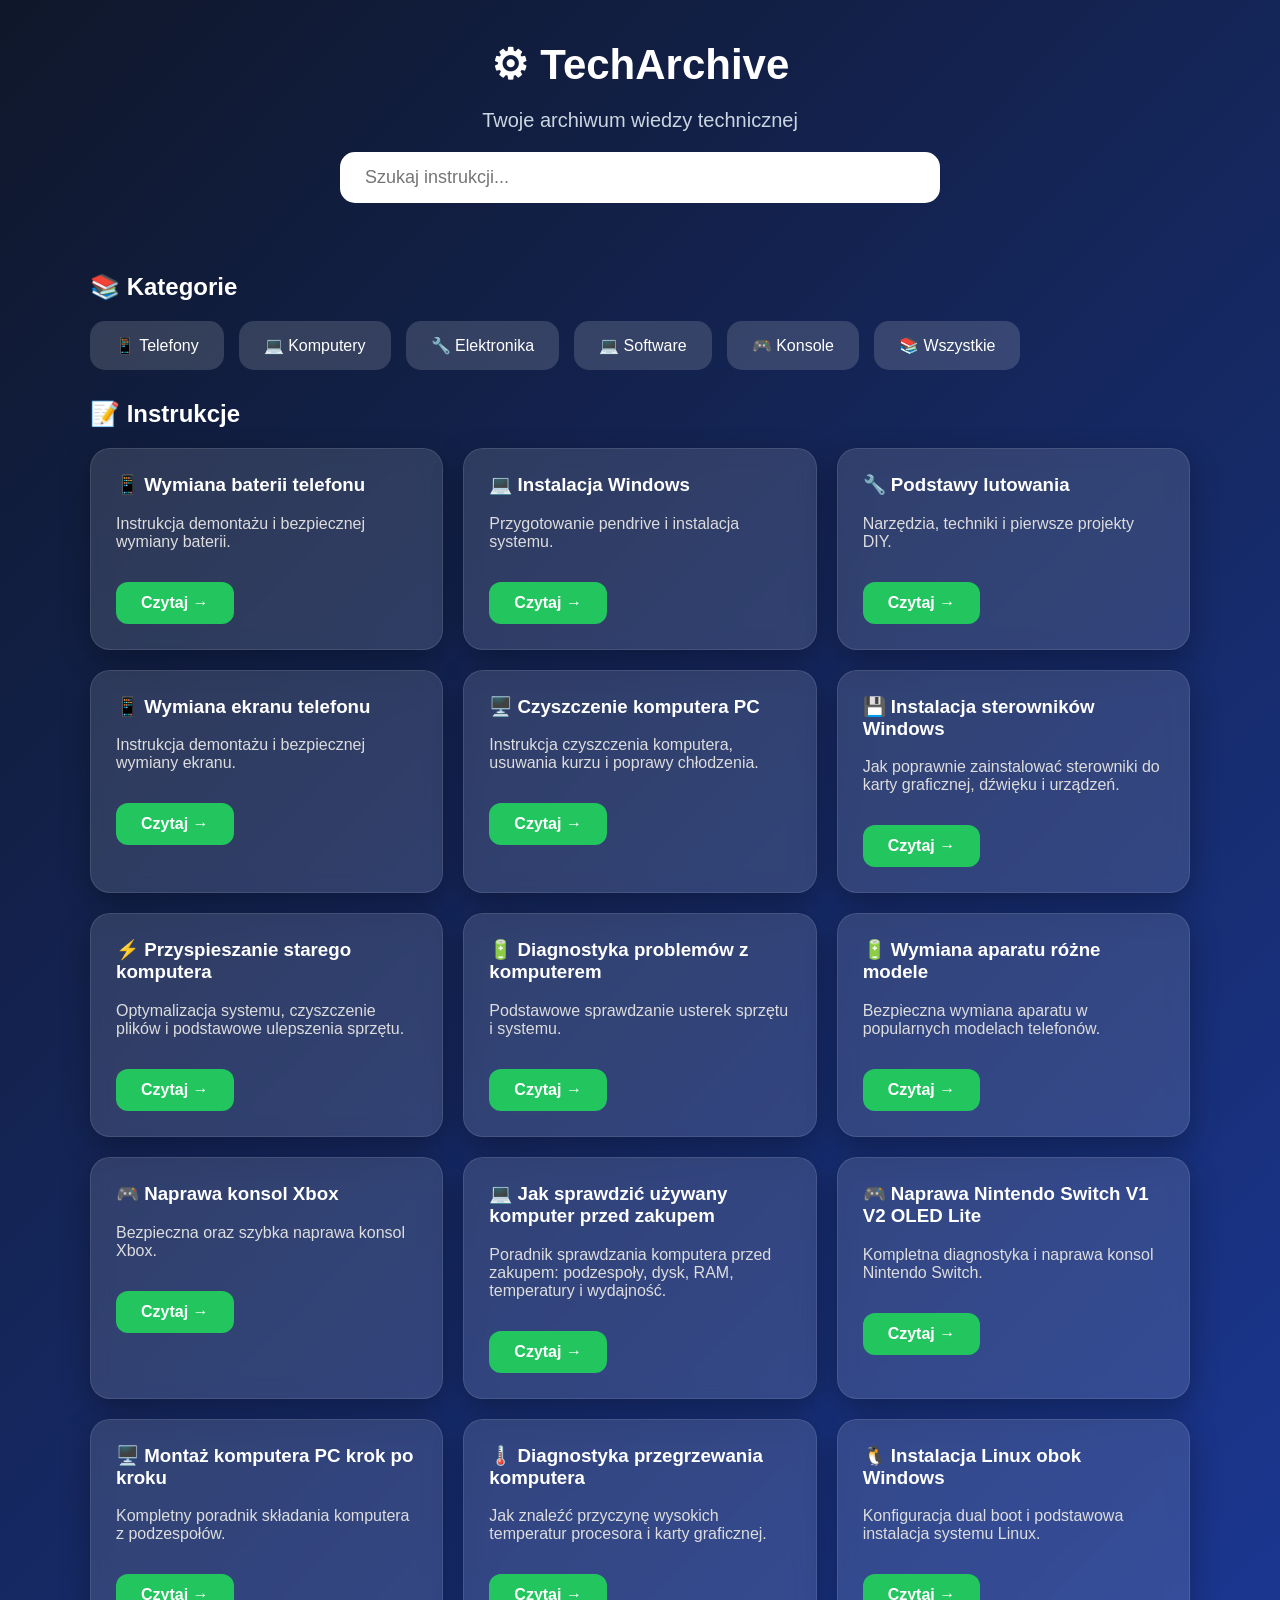
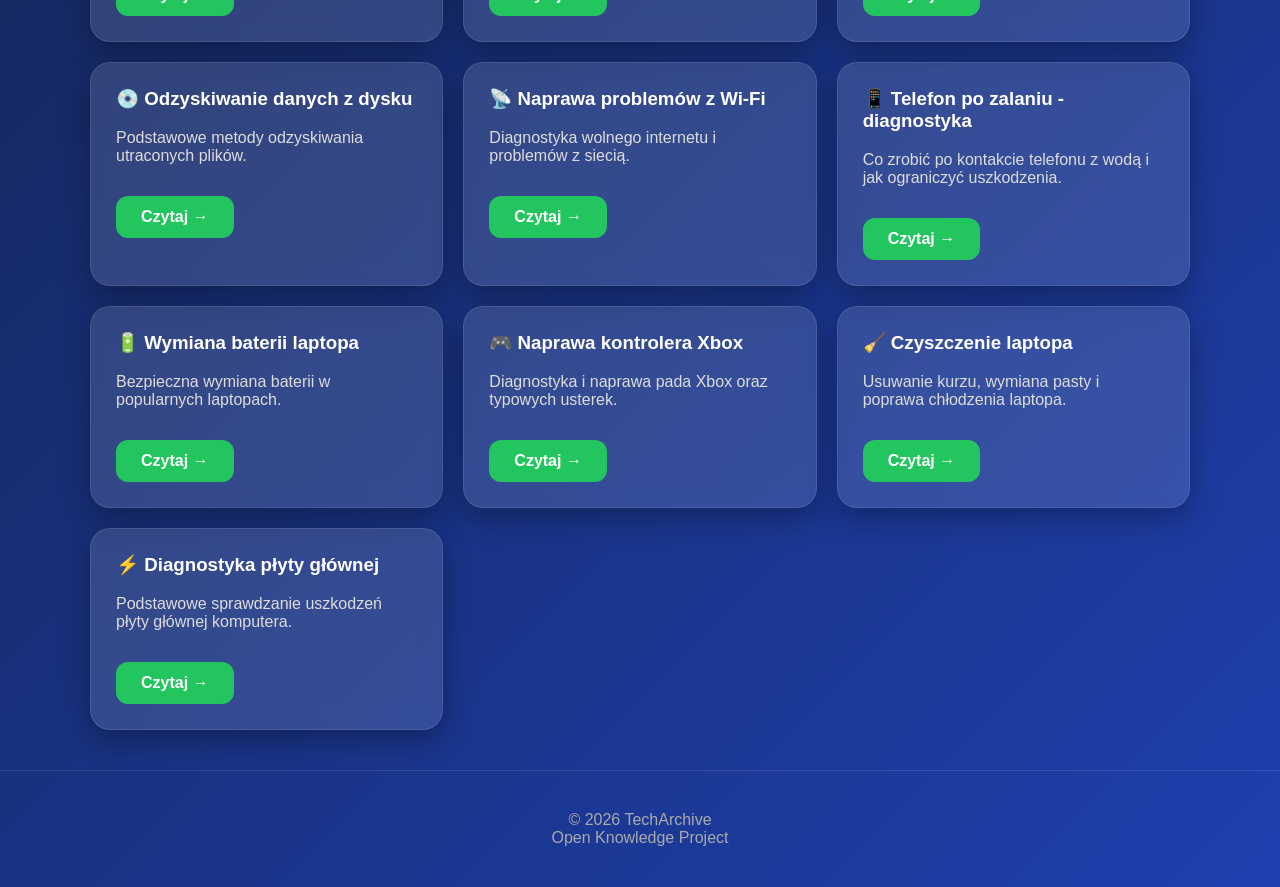
==== index.html @ 6a89c6ba "Modify category buttons and HTML structure Updated the button for showing all categories and ensured" ====
<!DOCTYPE html>
<html lang="pl">
<head>

<meta charset="UTF-8">
<meta name="viewport" content="width=device-width, initial-scale=1.0">
<meta name="description" content="TechArchive - darmowa baza instrukcji, poradników i wiedzy technicznej.">
<title>TechArchive | Baza wiedzy technicznej</title>

<meta name="description" content="TechArchive - darmowa baza instrukcji, poradników i wiedzy technicznej.">

<link rel="stylesheet" href="style.css">

</head>

<body>

<header>

<div class="logo">
⚙ TechArchive
</div>

<p>
Twoje archiwum wiedzy technicznej
</p>

<input 
id="search"
type="text"
placeholder=" Szukaj instrukcji..."
>

</header>


<main>


<h2>📚 Kategorie</h2>




<div class="categories">

<button onclick="filterCategory('telefony')">
📱 Telefony
</button>

<button onclick="filterCategory('komputery')">
💻 Komputery
</button>

<button onclick="filterCategory('elektronika')">
🔧 Elektronika
</button>

<button onclick="filterCategory('software')">
💻 Software
</button>

<button onclick="filterCategory('konsole')">
🎮 Konsole
</button>

<button onclick="showAll()">
📚 Wszystkie
</button>

</div>




<h2>📝 Instrukcje</h2>

<section id="manuals"></section>

</section>


</main>



<footer>

© 2026 TechArchive  
<br>
Open Knowledge Project

</footer>



<script src="script.js"></script>

</body>
</html>
---- style.css ----
/* ==========================
   TECHARCHIVE STYLE
   ========================== */


* {

    box-sizing:border-box;

}



body {

    margin:0;

    font-family:
    "Segoe UI",
    Arial,
    sans-serif;

    background:
    linear-gradient(135deg,#0f172a,#1e40af);

    color:white;

    min-height:100vh;

}



/* ==========================
   HEADER
========================== */


header {

    text-align:center;

    padding:40px 20px;

}



.logo {

    font-size:42px;

    font-weight:bold;

}



header p {

    color:#cbd5e1;

    font-size:20px;

}



#search {

    width:80%;

    max-width:600px;

    padding:15px 20px;

    border-radius:15px;

    border:none;

    font-size:18px;

}



#search:focus {

    outline:none;

    box-shadow:

    0 0 0 4px rgba(96,165,250,0.4);

}



/* ==========================
   MAIN
========================== */


main {

    width:90%;

    max-width:1100px;

    margin:auto;

}



h1,h2 {

    margin-top:30px;

}



/* ==========================
   KATEGORIE
========================== */


.categories {

    display:flex;

    gap:15px;

    flex-wrap:wrap;

}



.categories button {

    background:
    rgba(255,255,255,0.15);

    color:white;

    border:none;

    padding:15px 25px;

    border-radius:15px;

    cursor:pointer;

    font-size:16px;

}



.categories button:hover {

    background:
    rgba(255,255,255,0.3);

}



/* ==========================
   KARTY INSTRUKCJI
========================== */


#manuals {

    display:grid;

    grid-template-columns:
    repeat(auto-fit,minmax(280px,1fr));

    gap:20px;

}



.card {

    background:
    rgba(255,255,255,0.12);

    backdrop-filter:blur(10px);

    padding:25px;

    border-radius:20px;

    box-shadow:
    0 10px 30px rgba(0,0,0,0.3);

    transition:0.3s;

    border:
    1px solid rgba(255,255,255,0.1);

}



.card:hover {

    transform:translateY(-8px);

    background:
    rgba(255,255,255,0.18);

}



.card h3 {

    margin-top:0;

}



.card p {

    color:#ddd;

}



.card a {

    display:inline-block;

    margin-top:15px;

    background:#22c55e;

    color:white;

    text-decoration:none;

    padding:12px 25px;

    border-radius:12px;

    font-weight:bold;

}



.card a:hover {

    background:#16a34a;

}



/* ==========================
   MANUAL CONTENT
========================== */


#content {

    background:
    rgba(0,0,0,0.25);

    padding:30px;

    border-radius:20px;

    margin-top:30px;

    line-height:1.7;

    font-size:18px;

}



#content h1 {

    font-size:38px;

    color:#93c5fd;

}



#content h2 {

    color:#60a5fa;

    margin-top:35px;

}



#content ul,
#content ol {

    padding-left:35px;

}



#content li {

    margin:8px;

}



#content strong {

    color:#22c55e;

}



/* ==========================
   MARKDOWN ELEMENTS
========================== */


#content img,
.manual-image {

    width:100%;

    max-width:800px;

    border-radius:20px;

    margin:20px 0;

}



#content code {

    background:#020617;

    padding:5px 10px;

    border-radius:8px;

}



pre {

    background:#020617;

    padding:20px;

    border-radius:15px;

    overflow:auto;

}



blockquote {

    background:
    rgba(255,255,255,0.08);

    border-left:
    5px solid #22c55e;

    padding:15px 20px;

    border-radius:10px;

}



/* ==========================
   POZIOM TRUDNOŚCI
========================== */


.level {

    display:inline-block;

    padding:6px 15px;

    border-radius:20px;

    font-size:14px;

    margin-top:10px;

}



.easy {

    background:#22c55e;

}



.medium {

    background:#eab308;

    color:black;

}



.hard {

    background:#ef4444;

}



/* ==========================
   NARZĘDZIA
========================== */


.tools {

    background:
    rgba(255,255,255,0.08);

    padding:20px;

    border-radius:15px;

}



.tools li {

    margin:10px;

}



/* ==========================
   TABELKI
========================== */


table {

    width:100%;

    border-collapse:collapse;

    margin:20px 0;

}



td,th {

    padding:12px;

    border-bottom:
    1px solid rgba(255,255,255,0.2);

}



/* ==========================
   OSTRZEŻENIA
========================== */


.warning {

    background:#7f1d1d;

    padding:20px;

    border-radius:15px;

    border-left:
    6px solid #ef4444;

}



.info {

    background:#1e3a8a;

    padding:20px;

    border-radius:15px;

    border-left:
    6px solid #60a5fa;

}



/* ==========================
   IKONY
========================== */


.category-icon {

    font-size:35px;

    display:block;

    margin-bottom:10px;

}



/* ==========================
   POWRÓT
========================== */


.back {

    display:inline-block;

    margin-top:20px;

    background:#2563eb;

    padding:12px 25px;

    border-radius:12px;

    text-decoration:none;

}



.back:hover {

    background:#1d4ed8;

}



/* ==========================
   STOPKA
========================== */


footer {

    text-align:center;

    color:#aaa;

    padding:40px;

    margin-top:40px;

    border-top:

    1px solid rgba(255,255,255,0.1);

}



/* ==========================
   MOBILE
========================== */


@media(max-width:600px){


.logo {

    font-size:32px;

}


#content {

    padding:20px;

}


.categories {

    flex-direction:column;

}


}
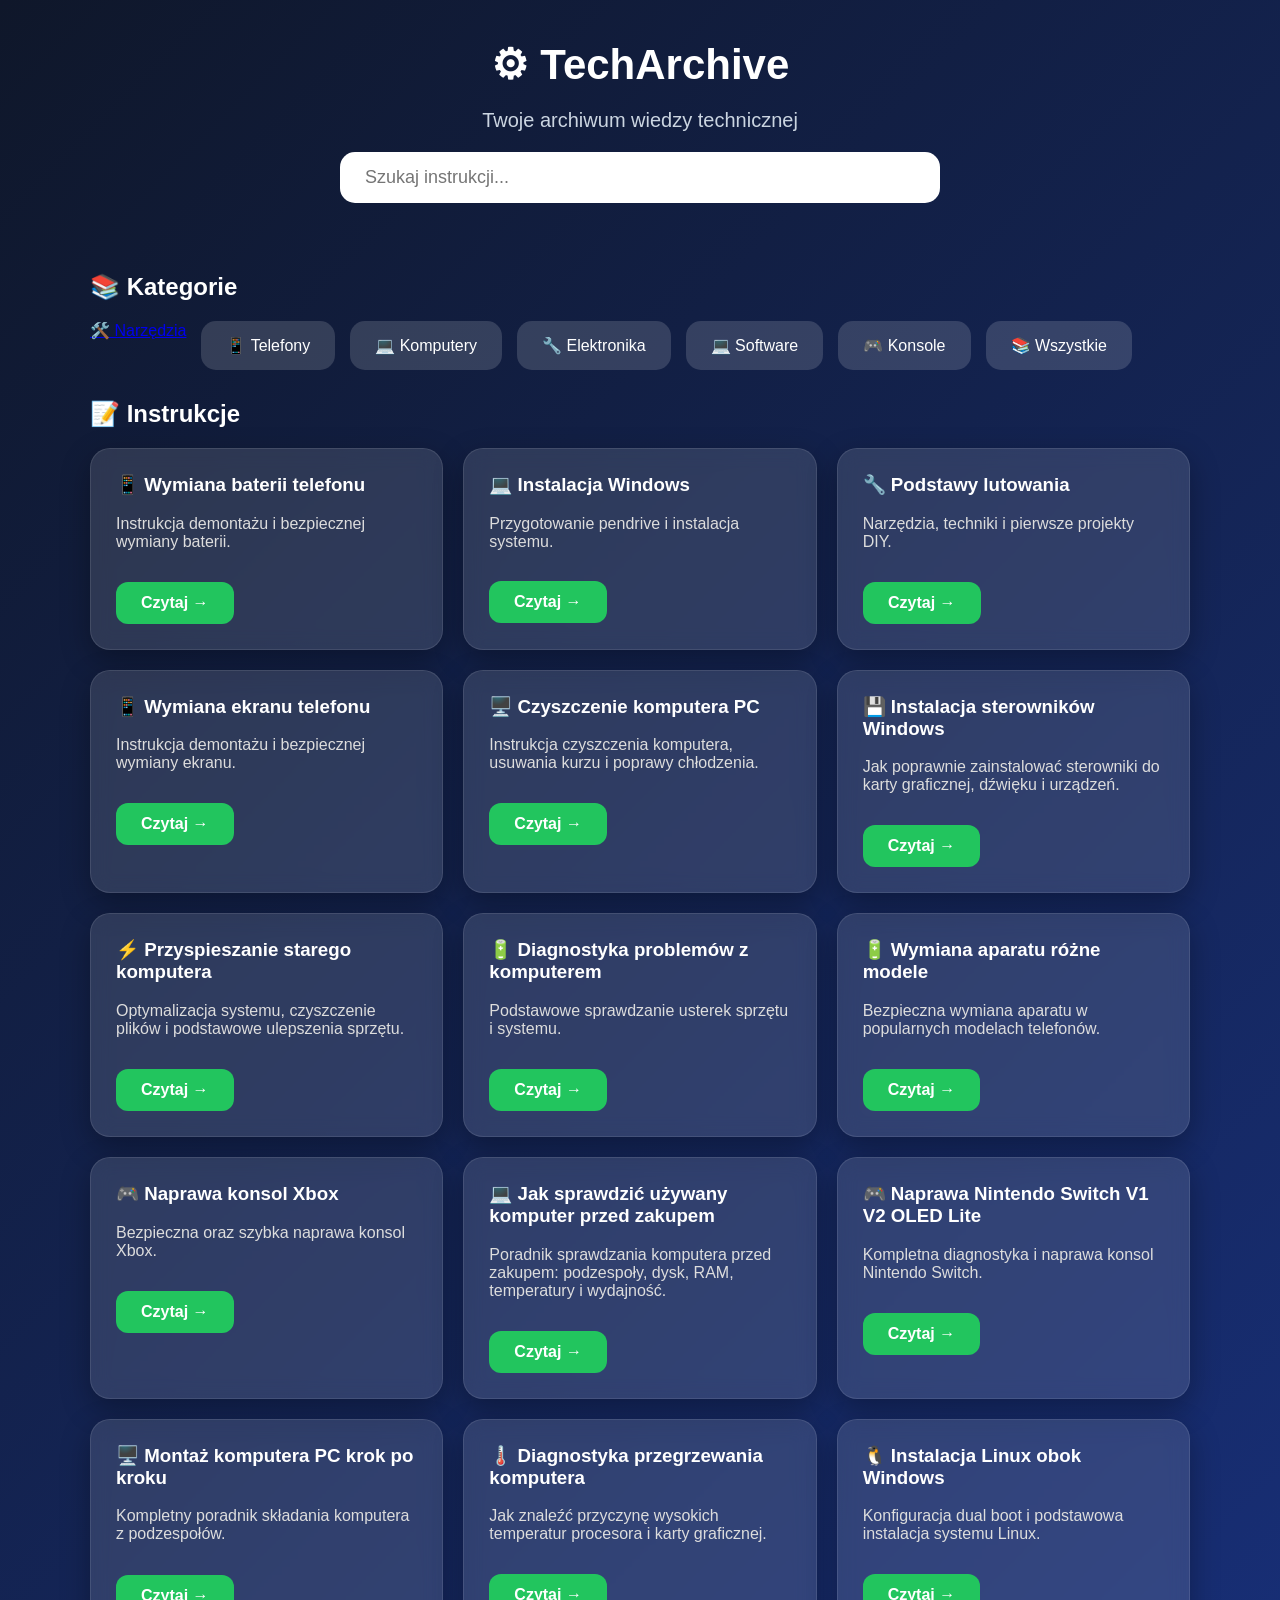
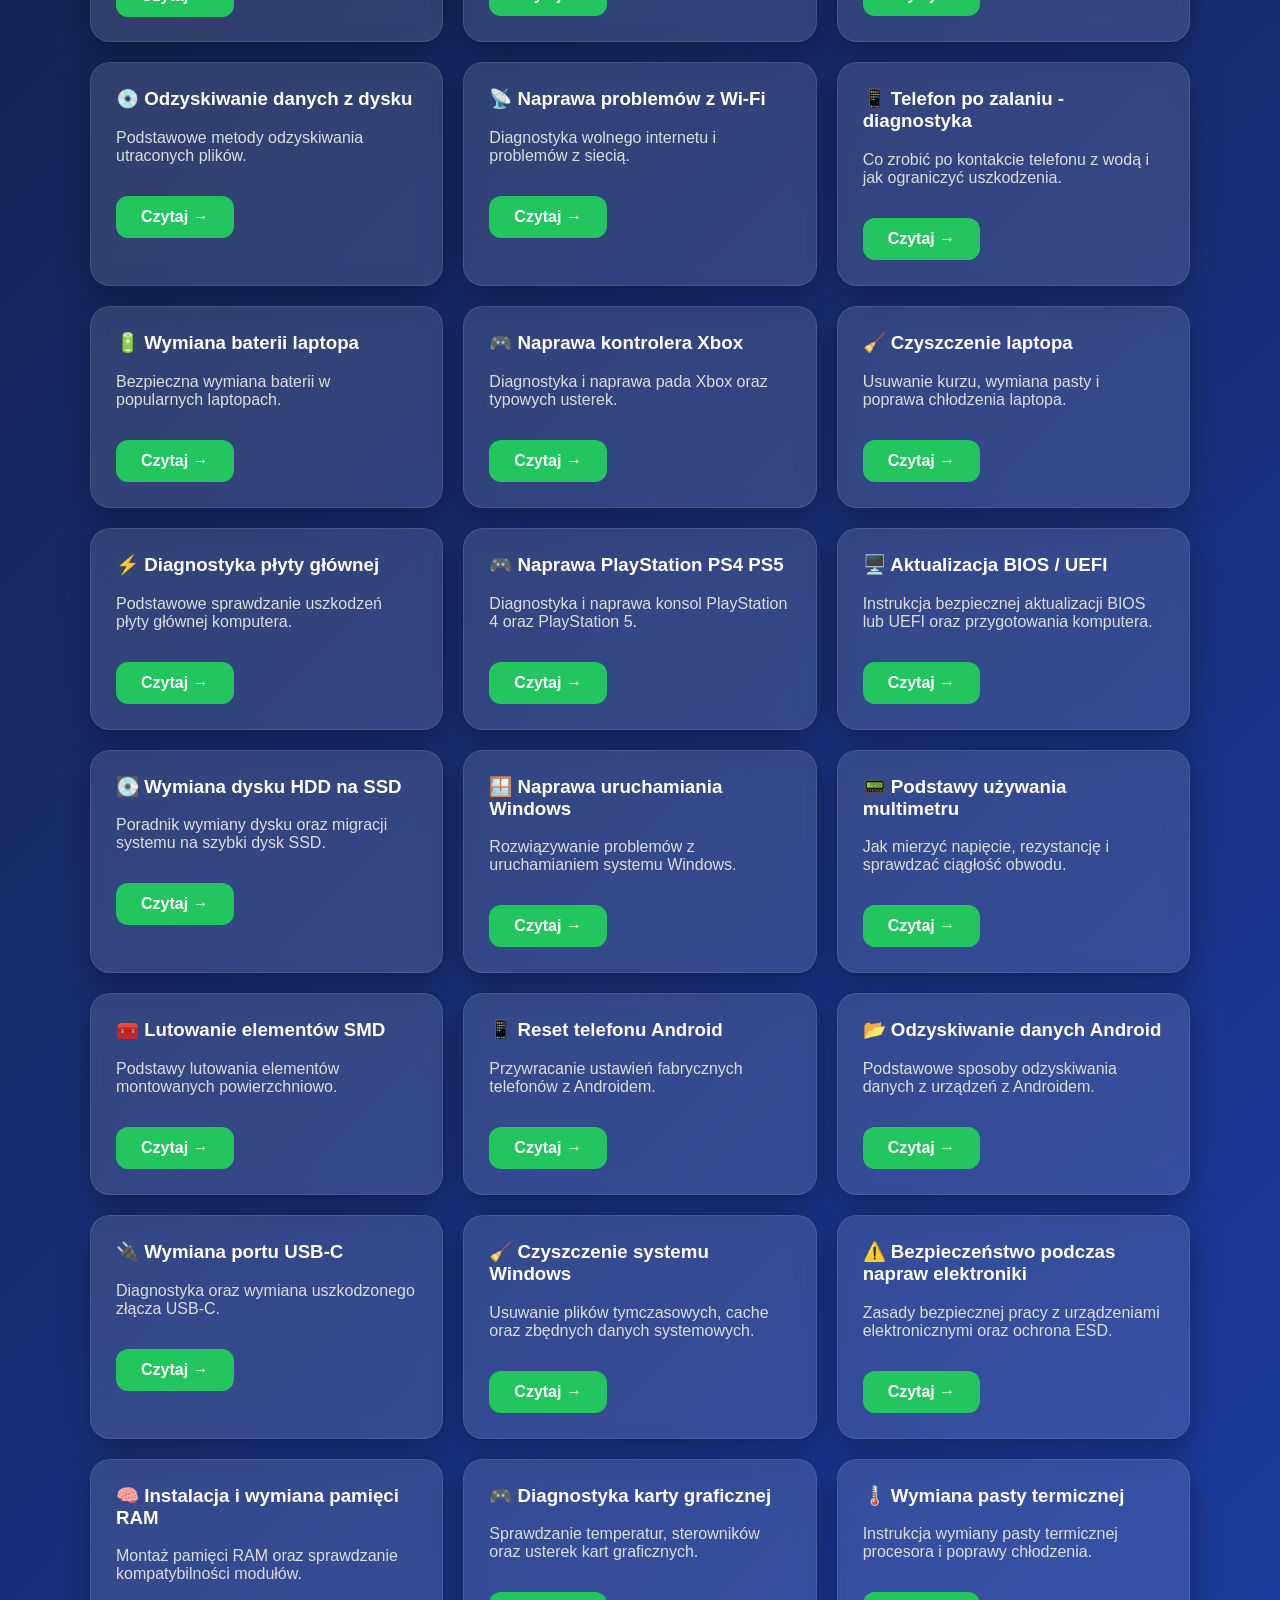
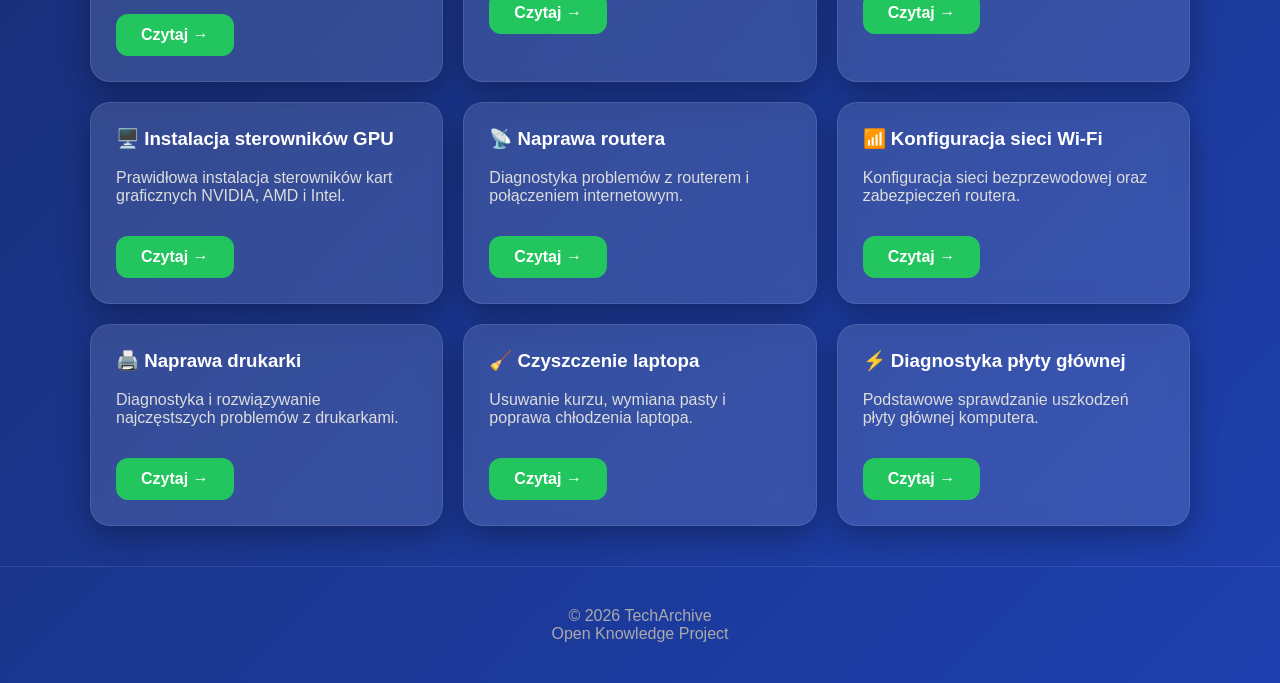
==== commit 0ae9a322: "Enhance index.html with tools link and structure Added a link to tools category and improved HTML st" ====
--- a/index.html
+++ b/index.html
@@ -44,6 +44,10 @@
 
 
 <div class="categories">
+  
+  <a href="tools.html">
+🛠️ Narzędzia
+</a>
 
 <button onclick="filterCategory('telefony')">
 📱 Telefony
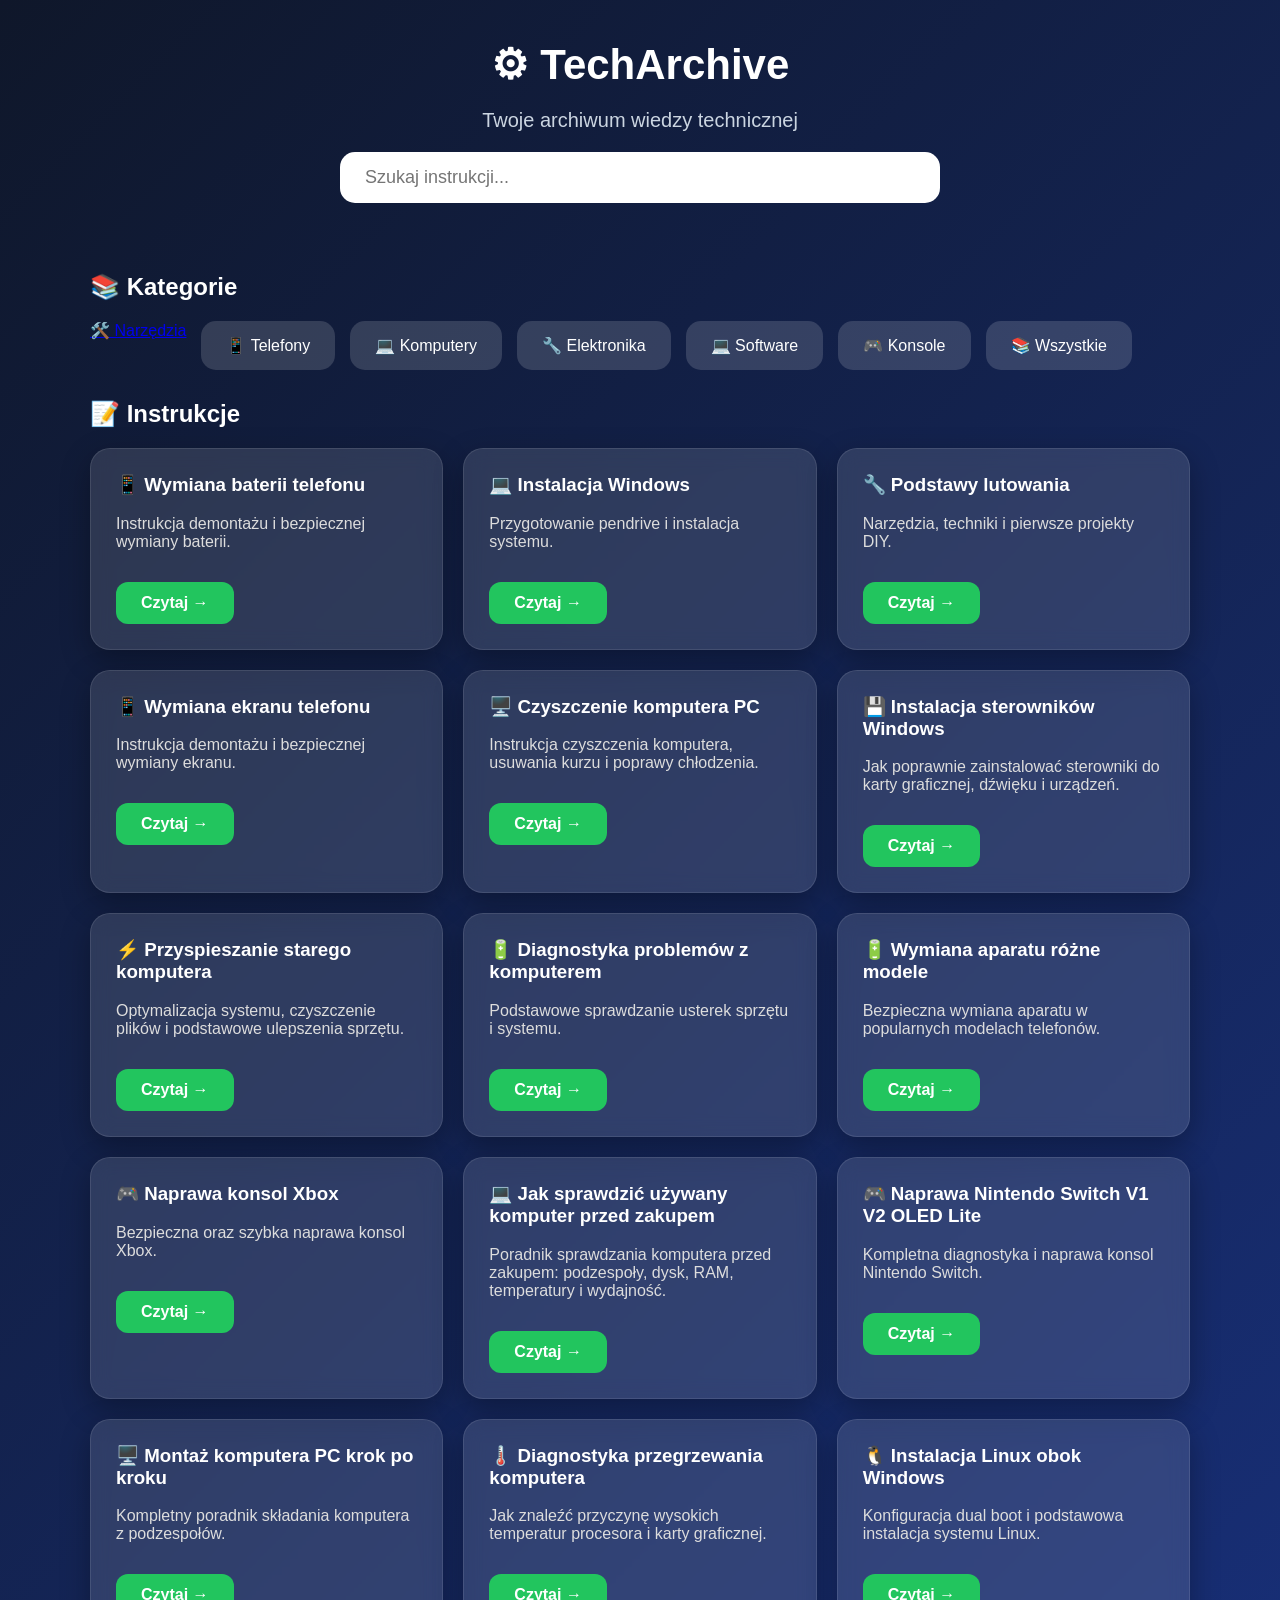
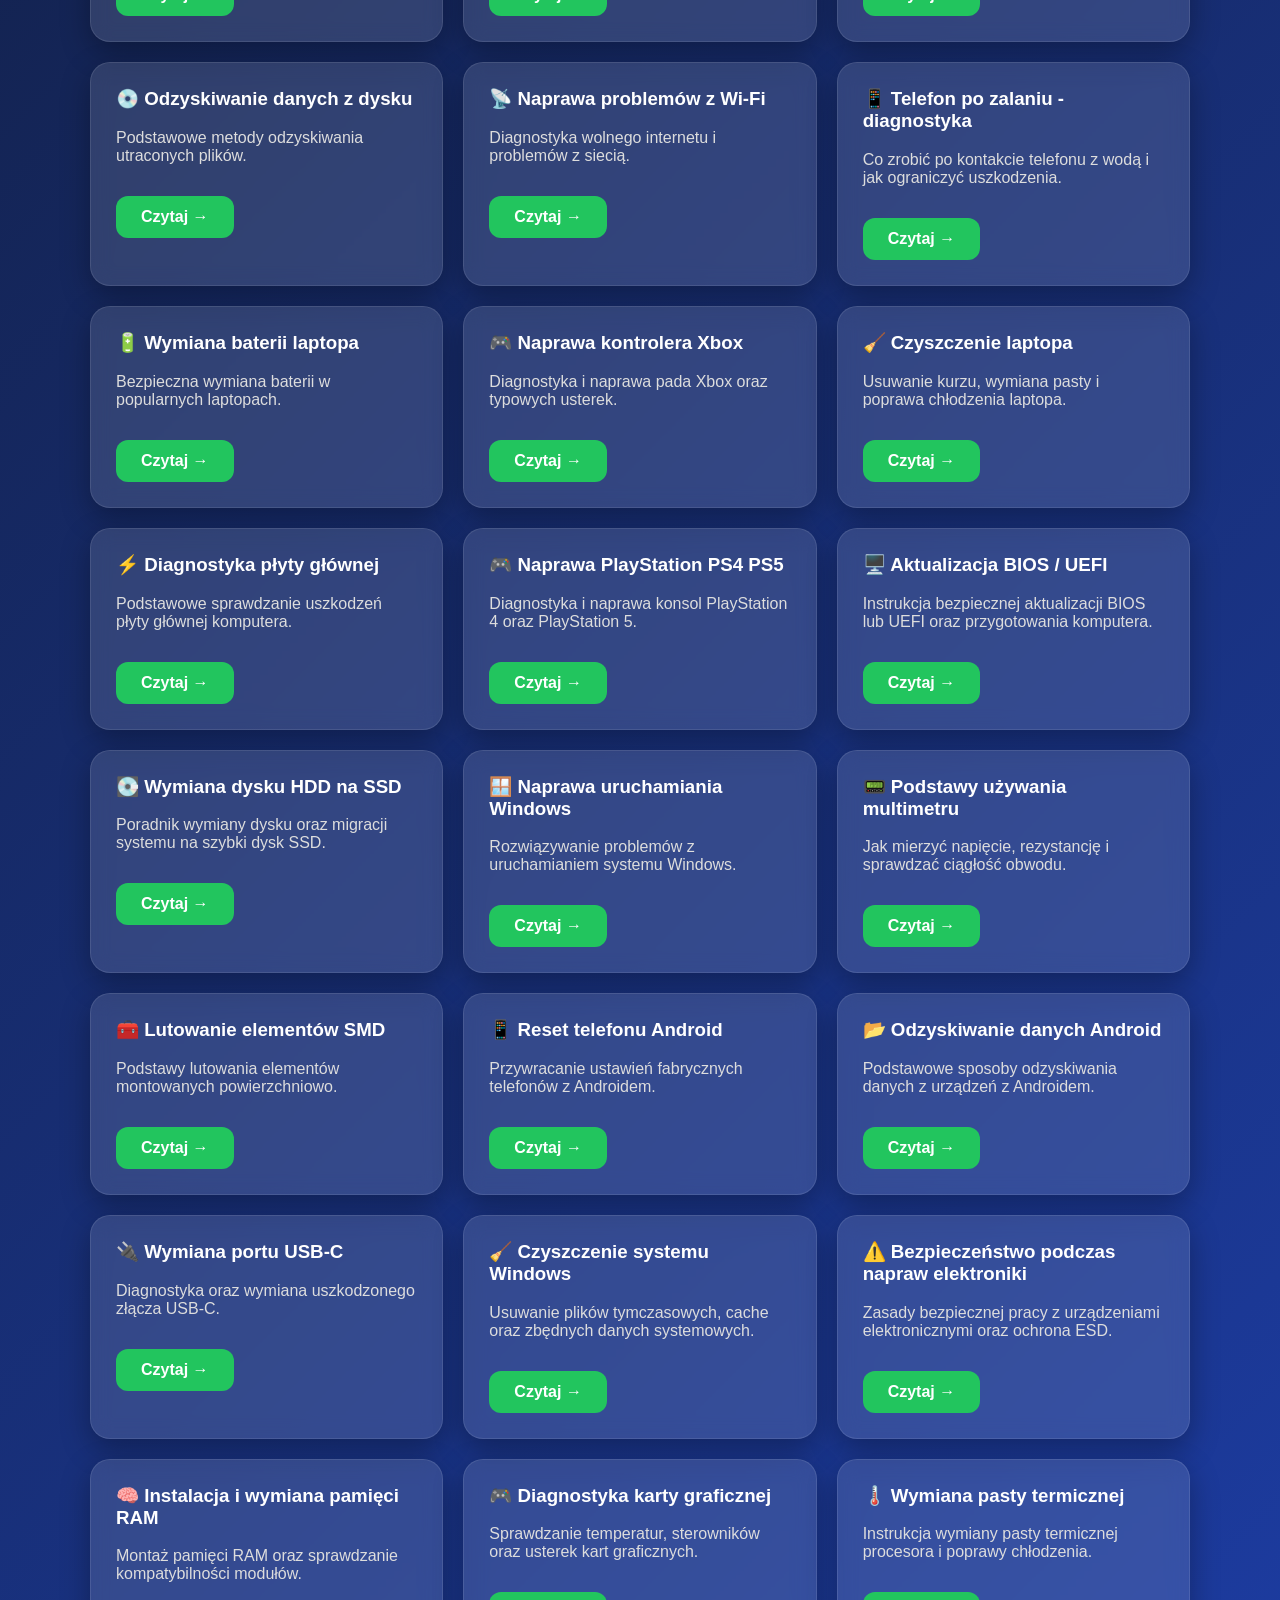
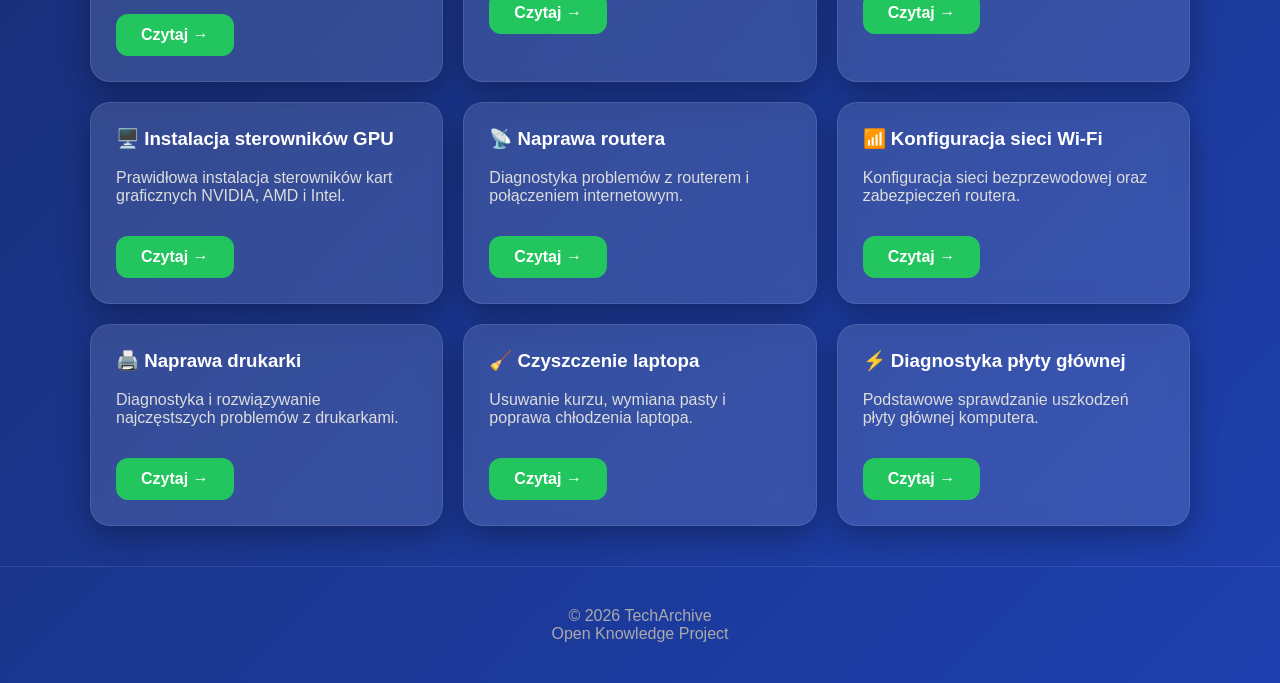
==== commit 4c9ec8b8: "Fix HTML structure and formatting issues" ====
--- a/index.html
+++ b/index.html
@@ -45,9 +45,11 @@
 
 <div class="categories">
   
+  </button>
   <a href="tools.html">
 🛠️ Narzędzia
 </a>
+  </button>
 
 <button onclick="filterCategory('telefony')">
 📱 Telefony
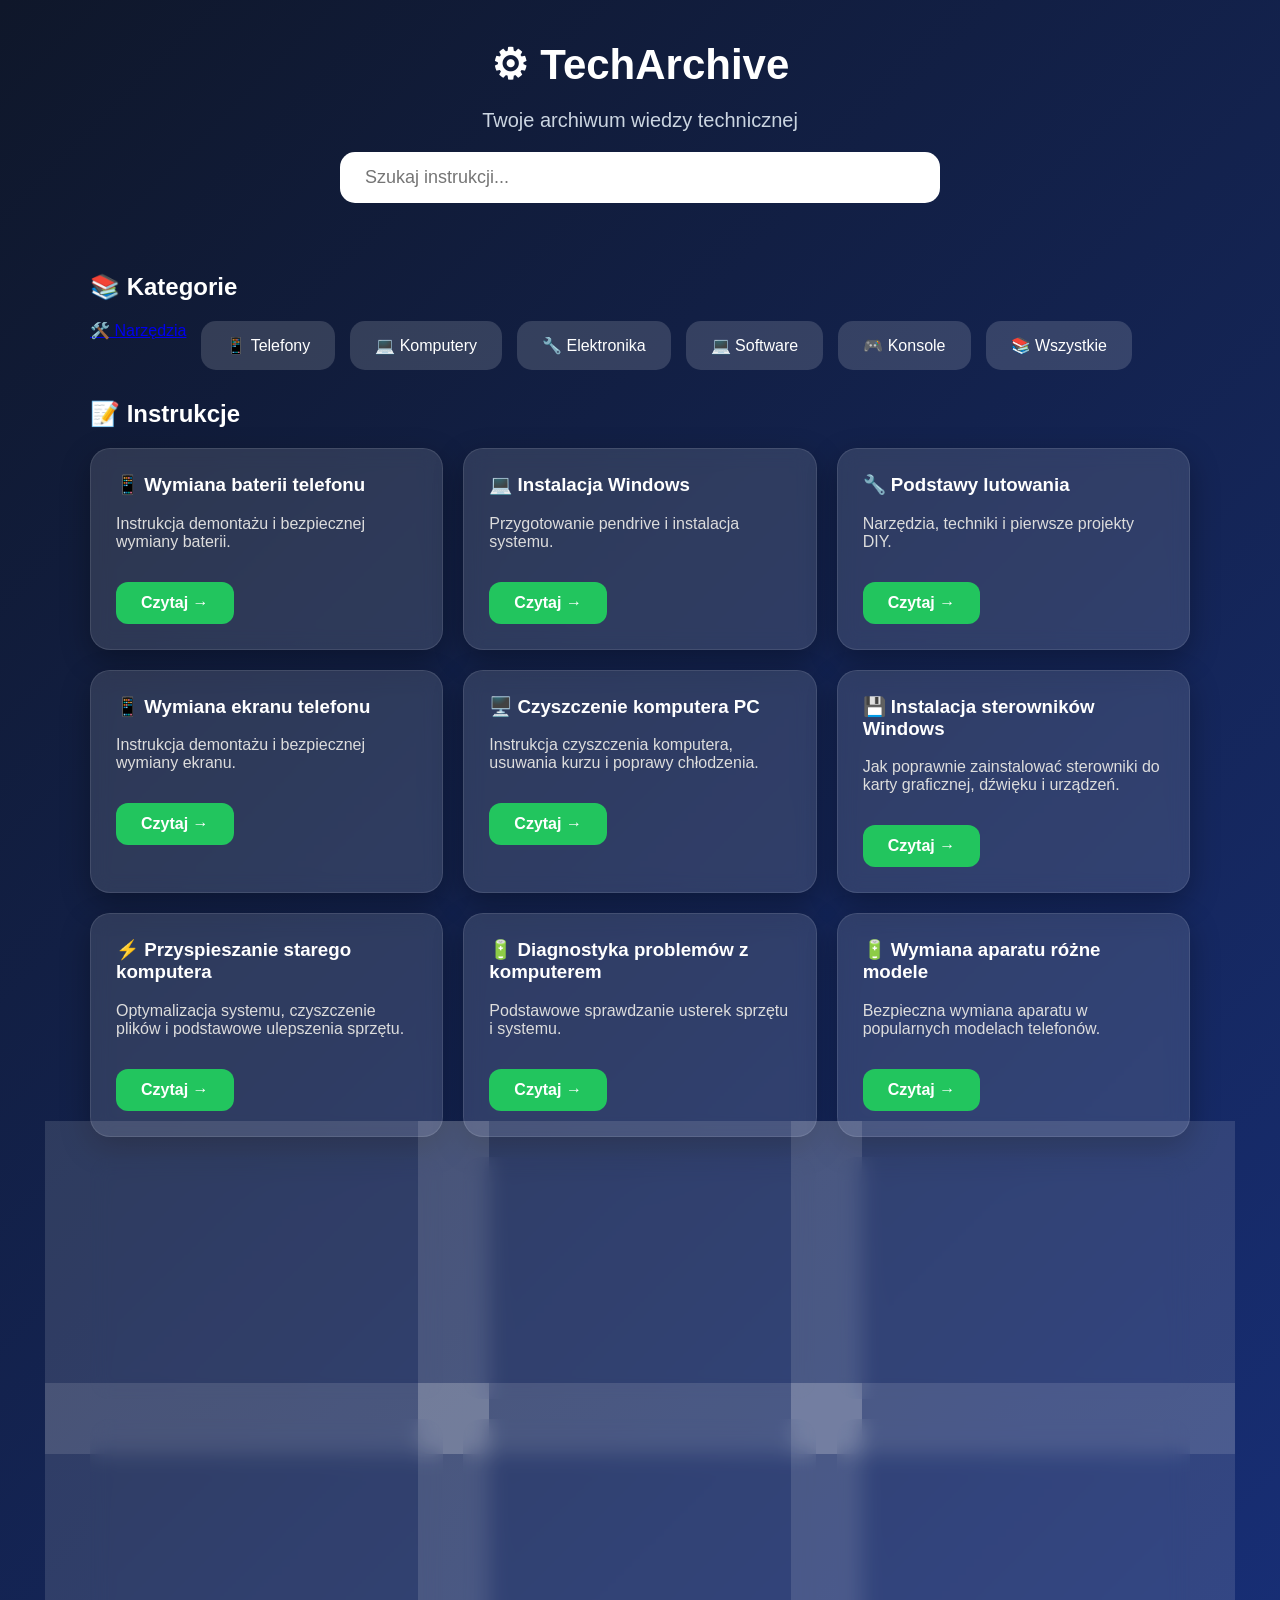
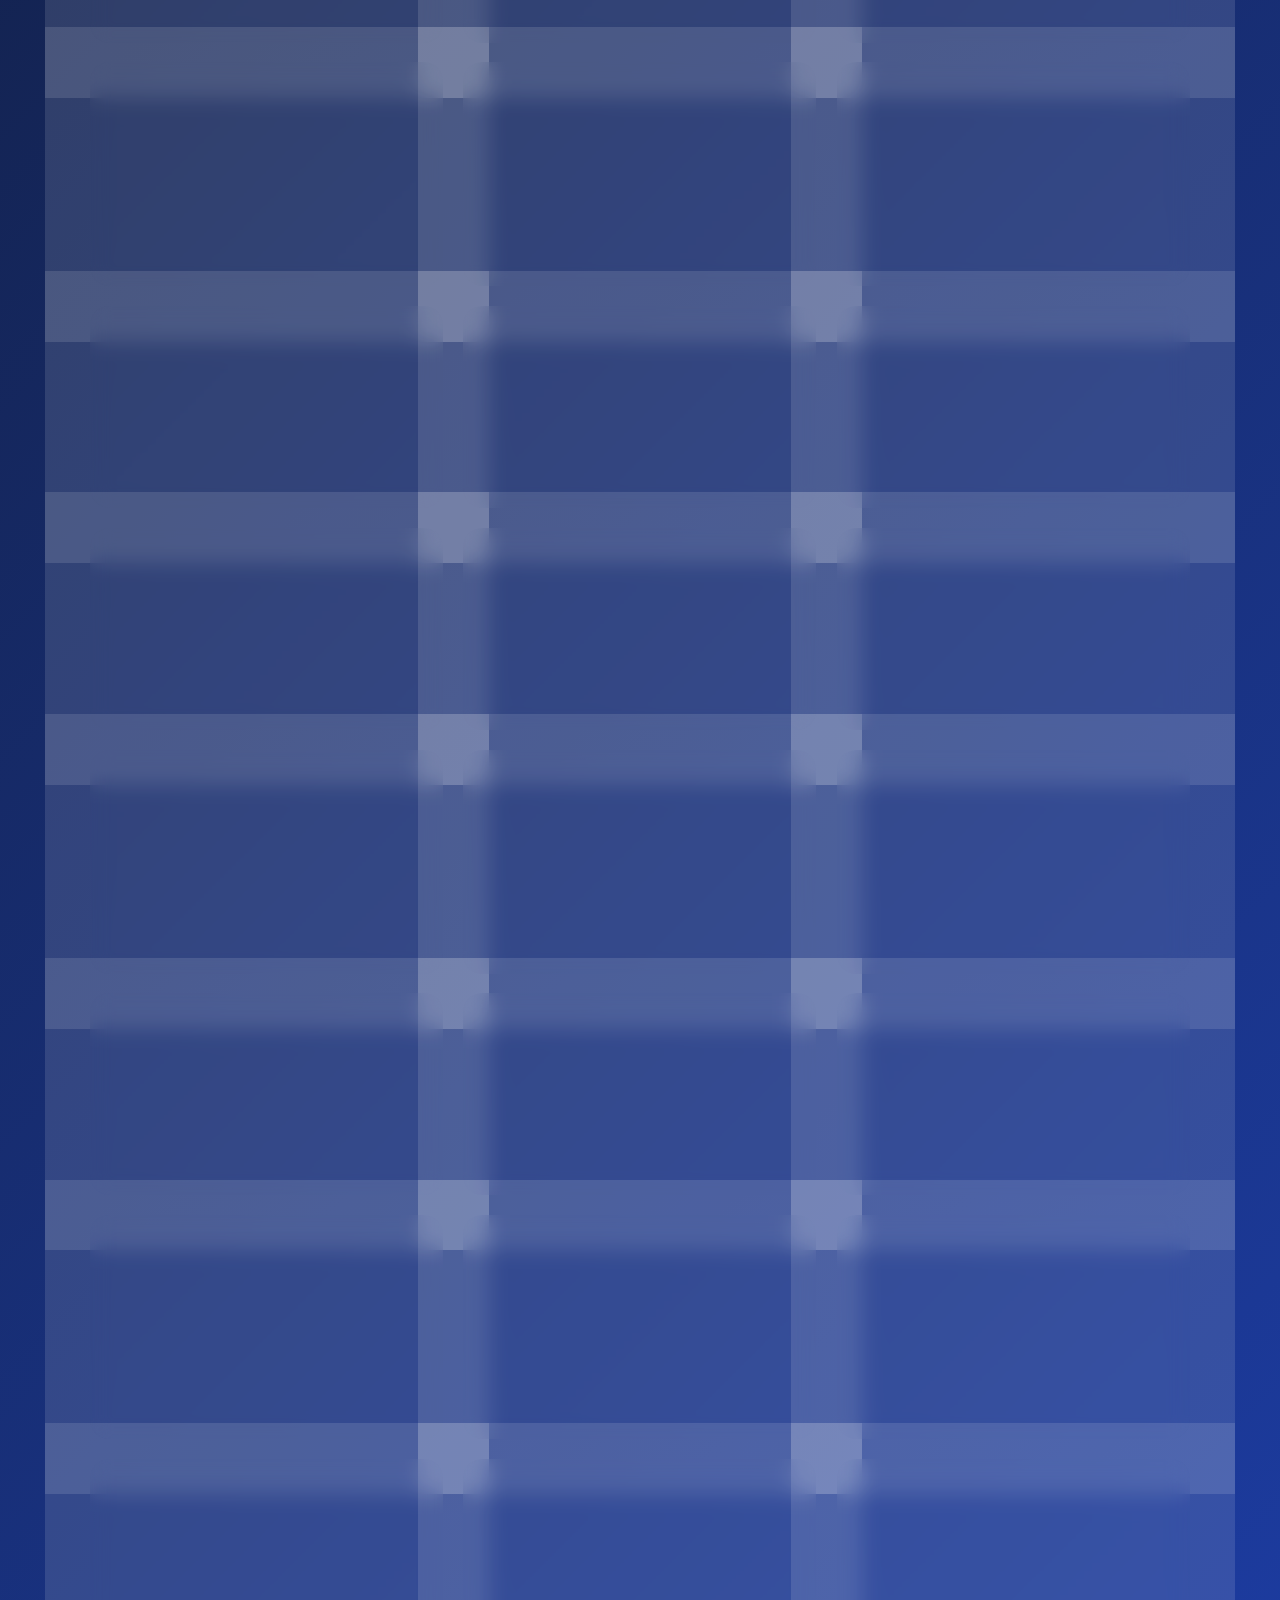
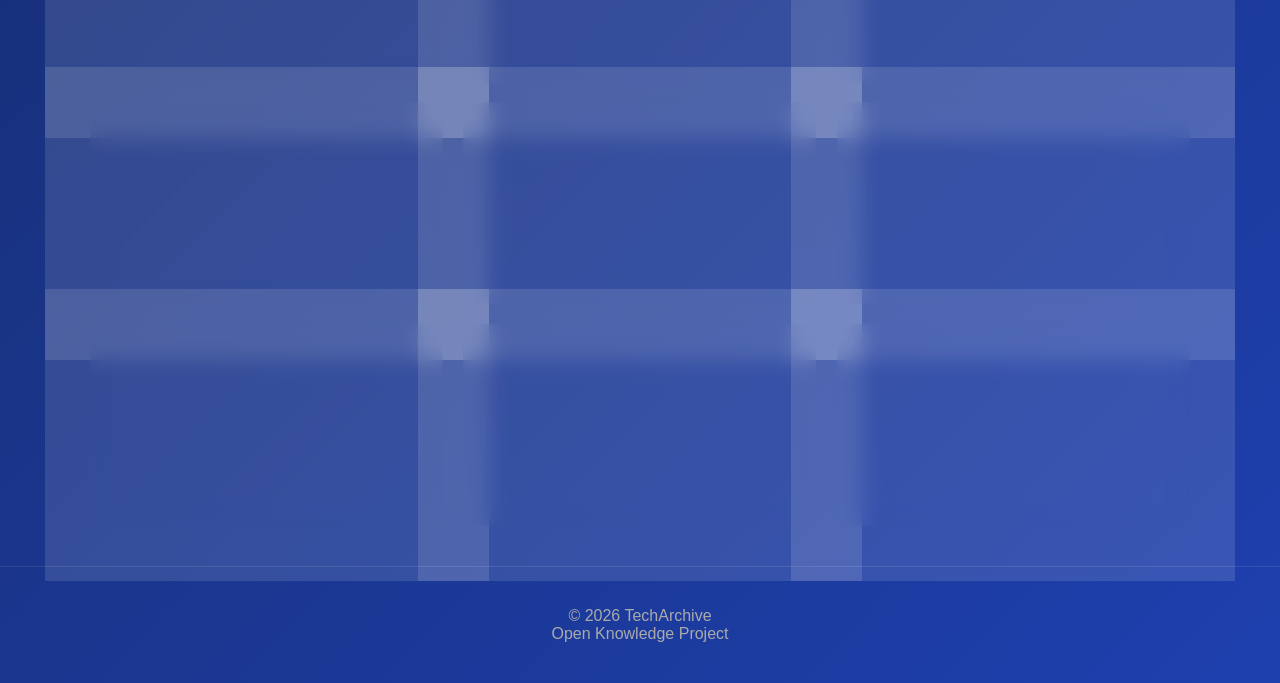
==== commit fb1b6bda: "Update index.html" ====
--- a/index.html
+++ b/index.html
@@ -45,11 +45,9 @@
 
 <div class="categories">
   
-  </button>
-  <a href="tools.html">
+  <a href="tools.html" class="category-btn">
 🛠️ Narzędzia
 </a>
-  </button>
 
 <button onclick="filterCategory('telefony')">
 📱 Telefony
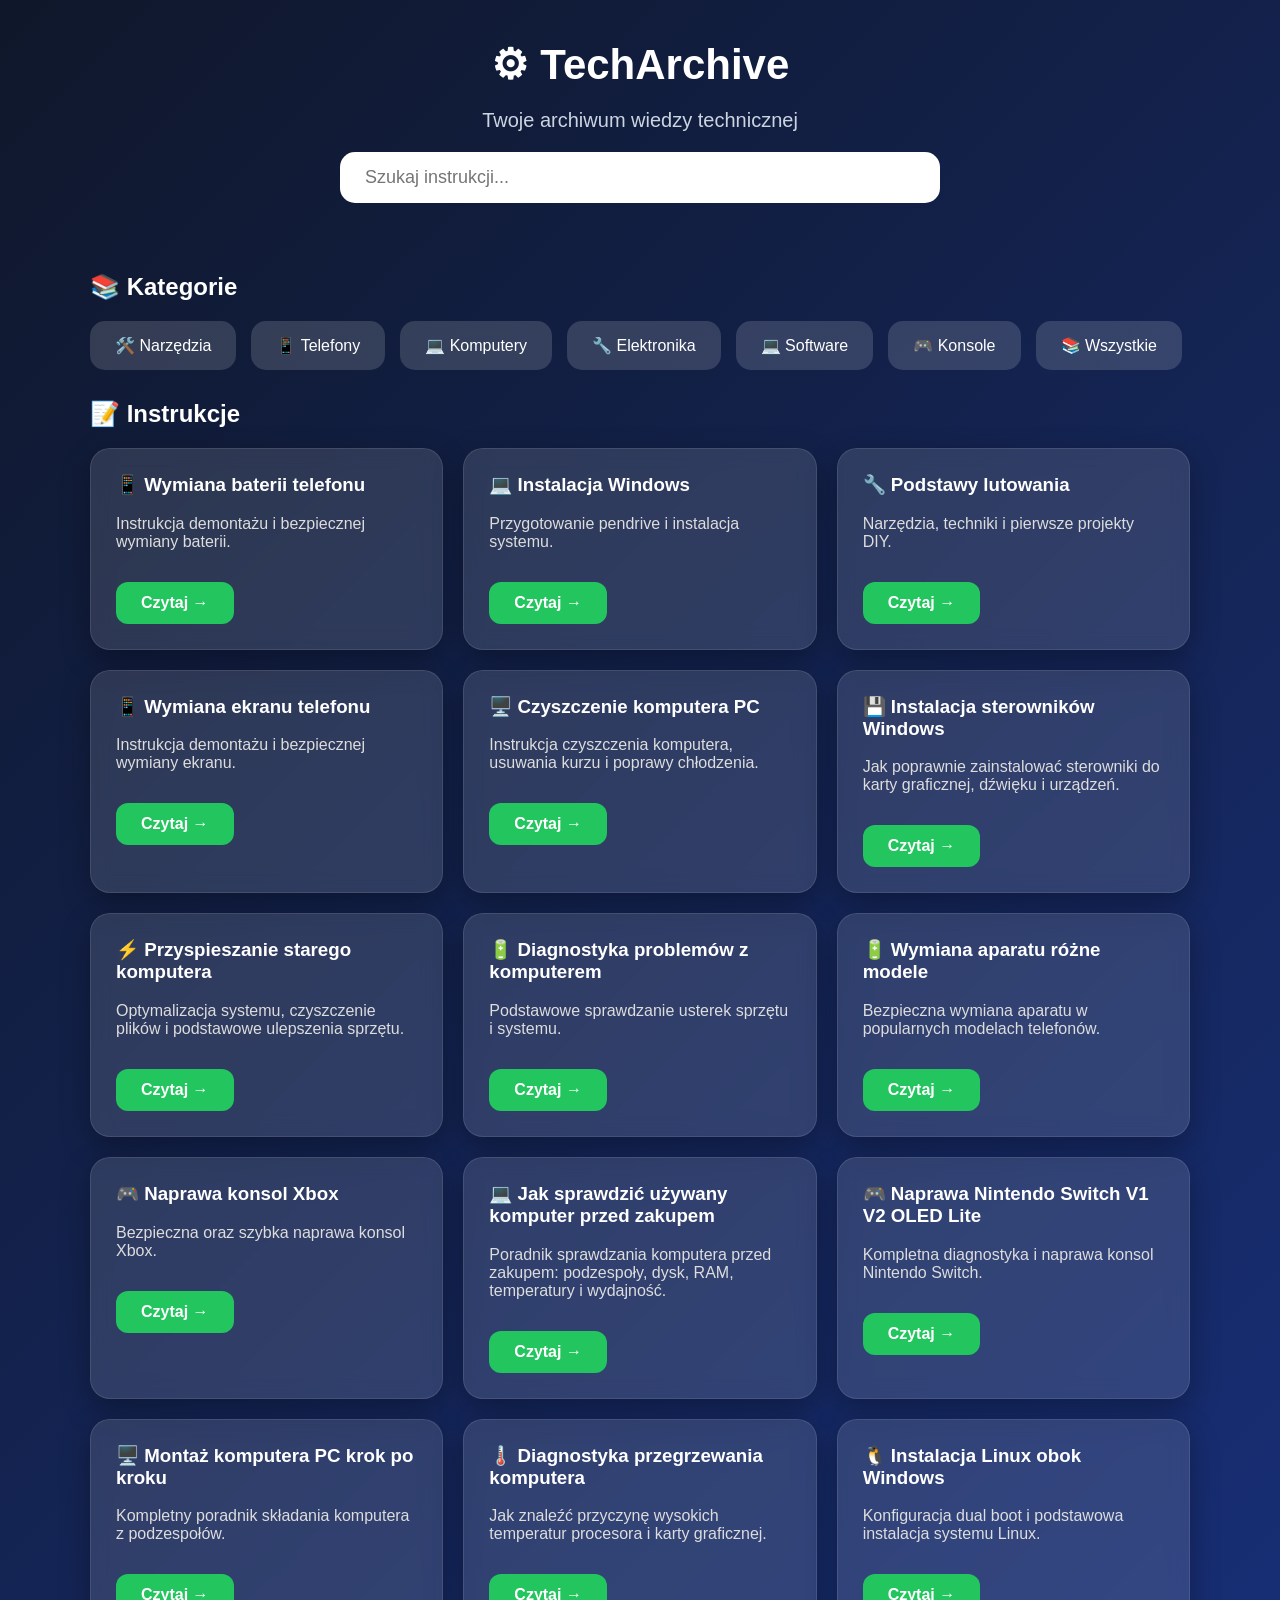
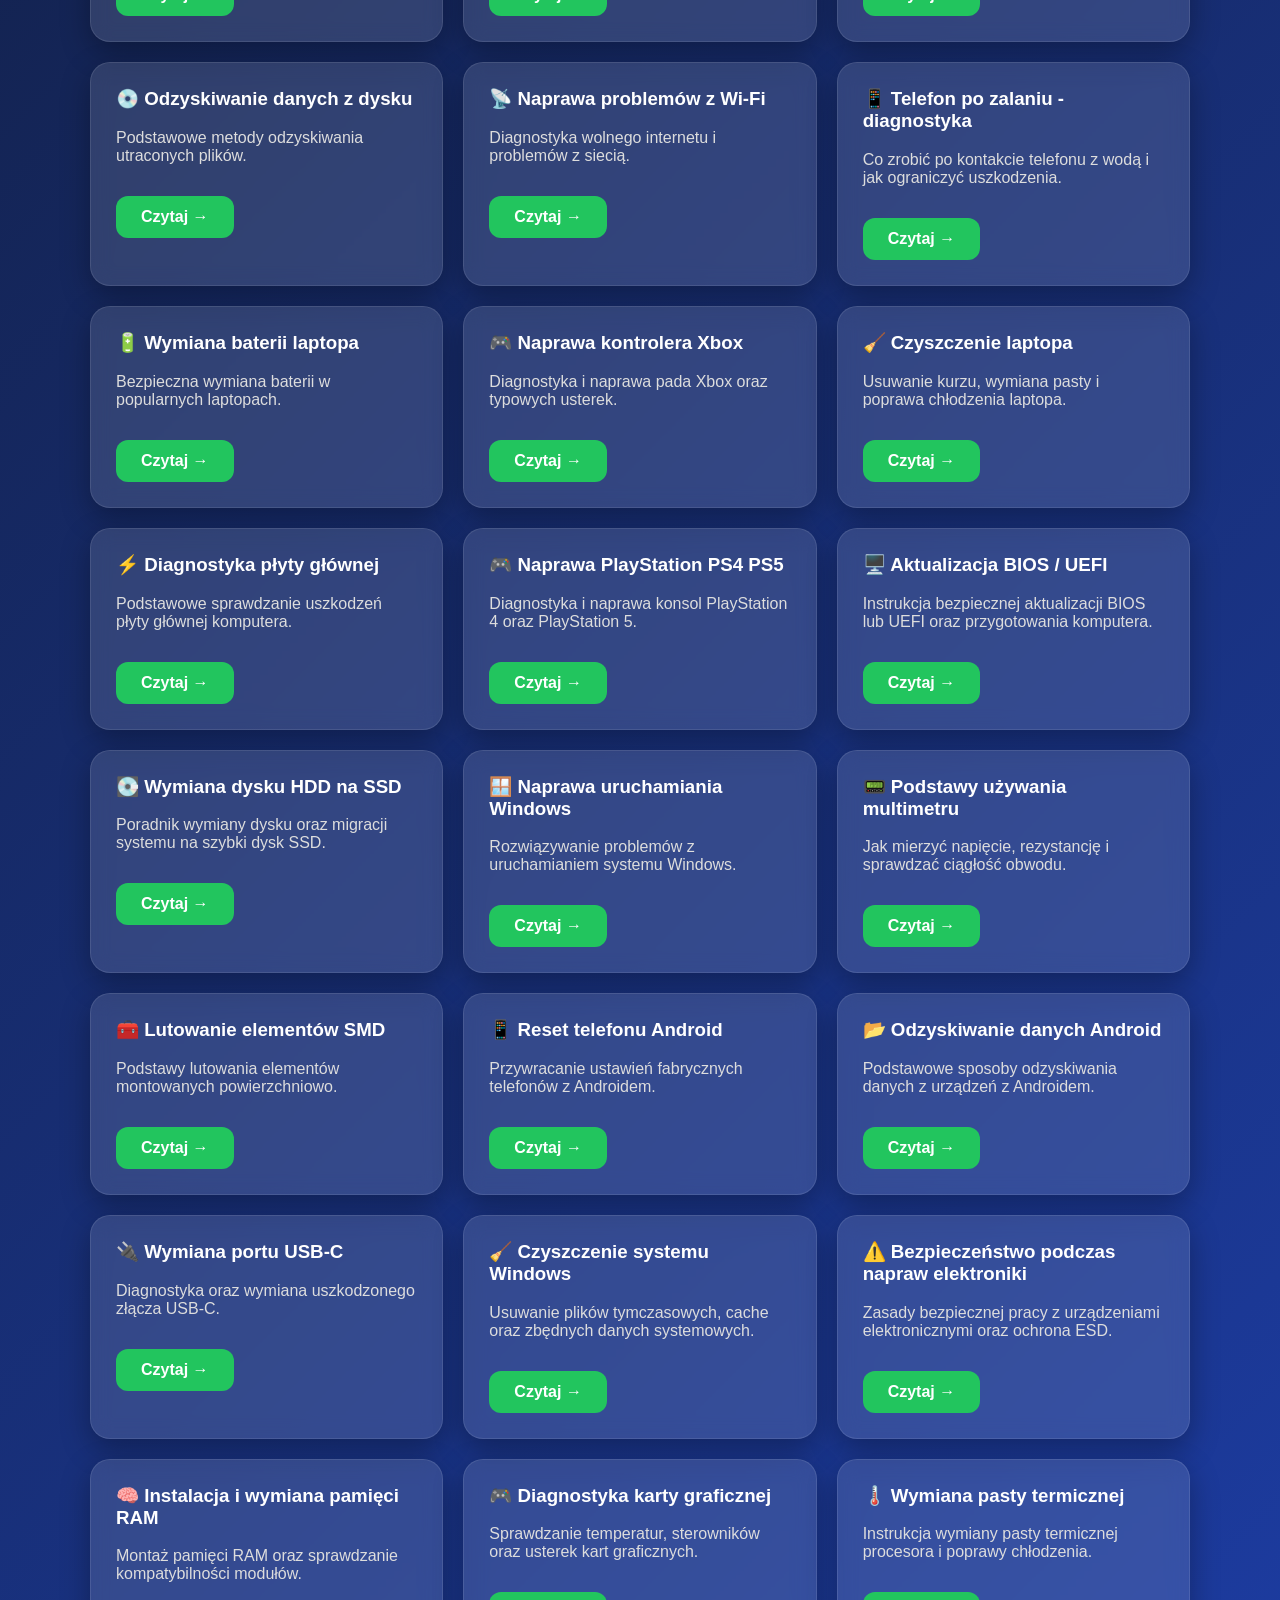
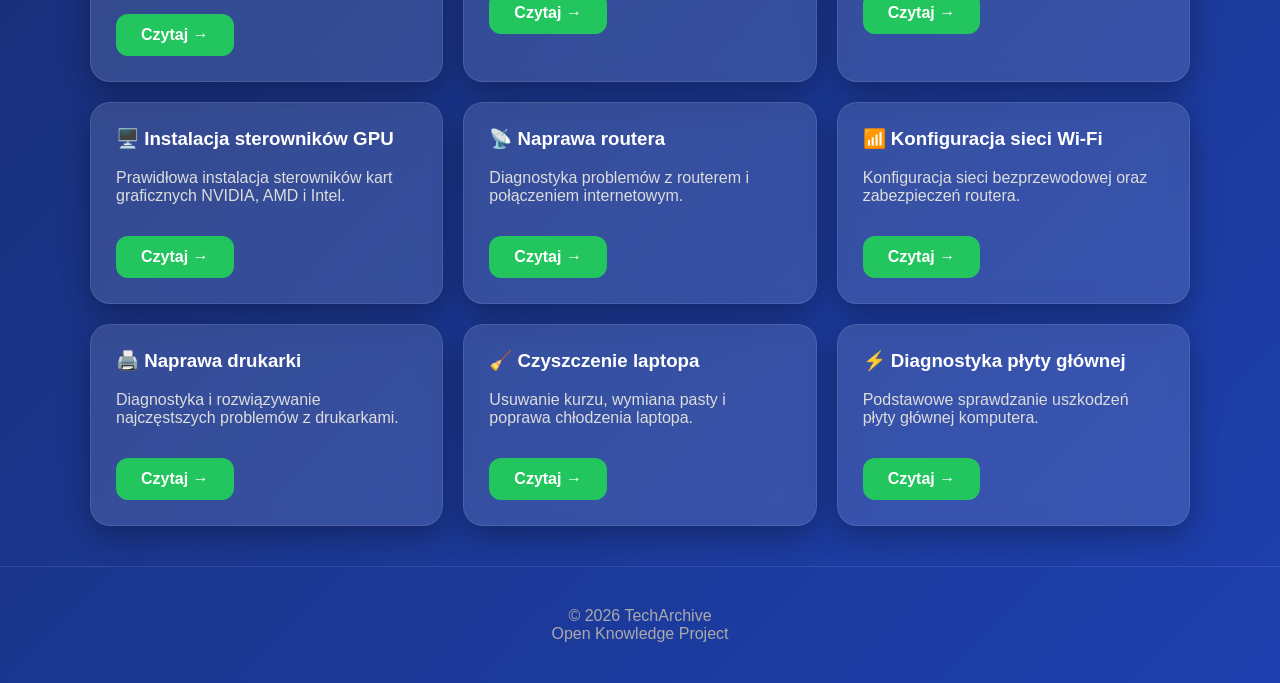
==== commit 0c46e9cd: "Revise index.html for TechArchive updates Updated the HTML structure and content for TechArchive, in" ====
--- a/index.html
+++ b/index.html
@@ -5,8 +5,8 @@
 
 <meta charset="UTF-8">
 <meta name="viewport" content="width=device-width, initial-scale=1.0">
-<meta name="description" content="TechArchive - darmowa baza instrukcji, poradników i wiedzy technicznej.">
-<title>TechArchive | Baza wiedzy technicznej</title>
+<meta name="description" content="TechArchive - polska oraz darmowa baza instrukcji, poradników i wiedzy technicznej.TechArchive więcej niż archiwa.">
+<title>TechArchive | Polska Baza wiedzy technicznej</title>
 
 <meta name="description" content="TechArchive - darmowa baza instrukcji, poradników i wiedzy technicznej.">
 
--- a/style.css
+++ b/style.css
@@ -138,7 +138,8 @@
 
 
 
-.categories button {
+.categories button,
+.categories a {
 
     background:
     rgba(255,255,255,0.15);
@@ -155,17 +156,21 @@
 
     font-size:16px;
 
-}
-
-
-
-.categories button:hover {
+    text-decoration:none;
+
+    display:inline-block;
+
+}
+
+
+
+.categories button:hover,
+.categories a:hover {
 
     background:
     rgba(255,255,255,0.3);
 
 }
-
 
 
 /* ==========================
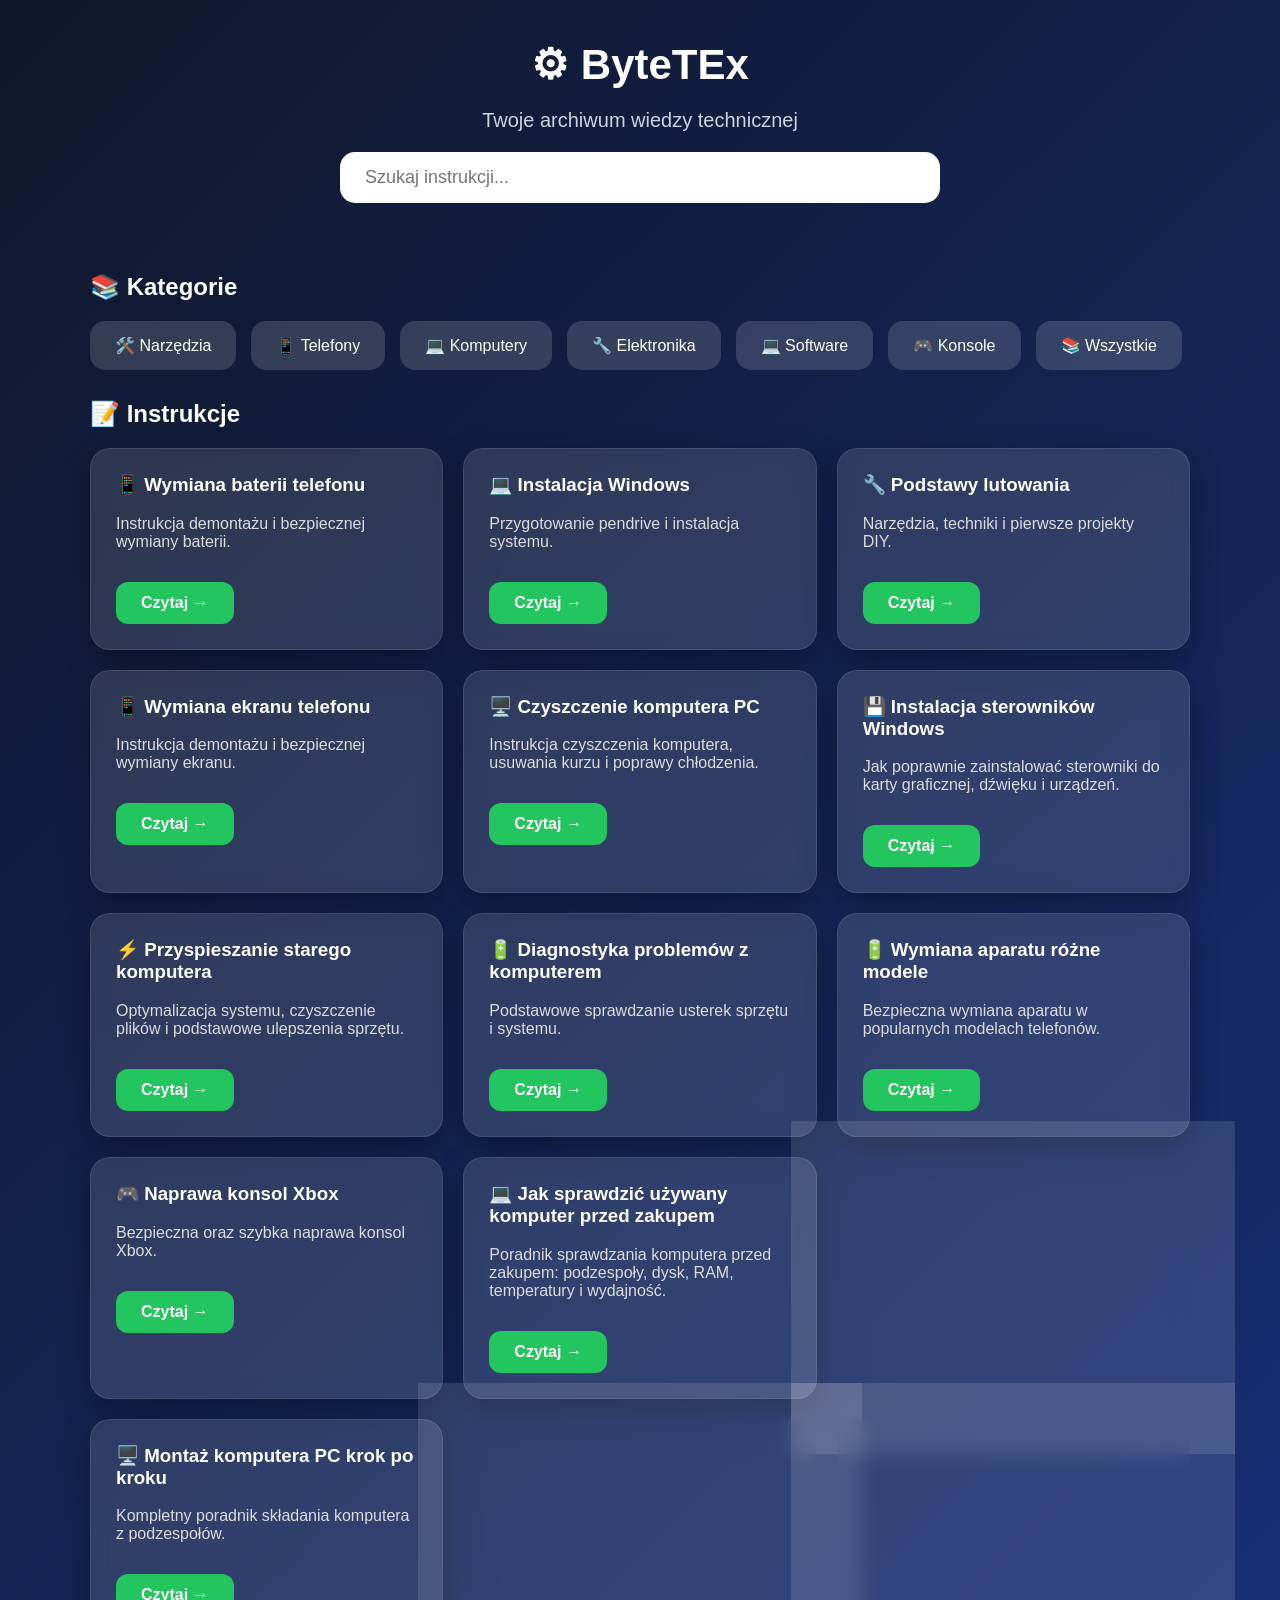
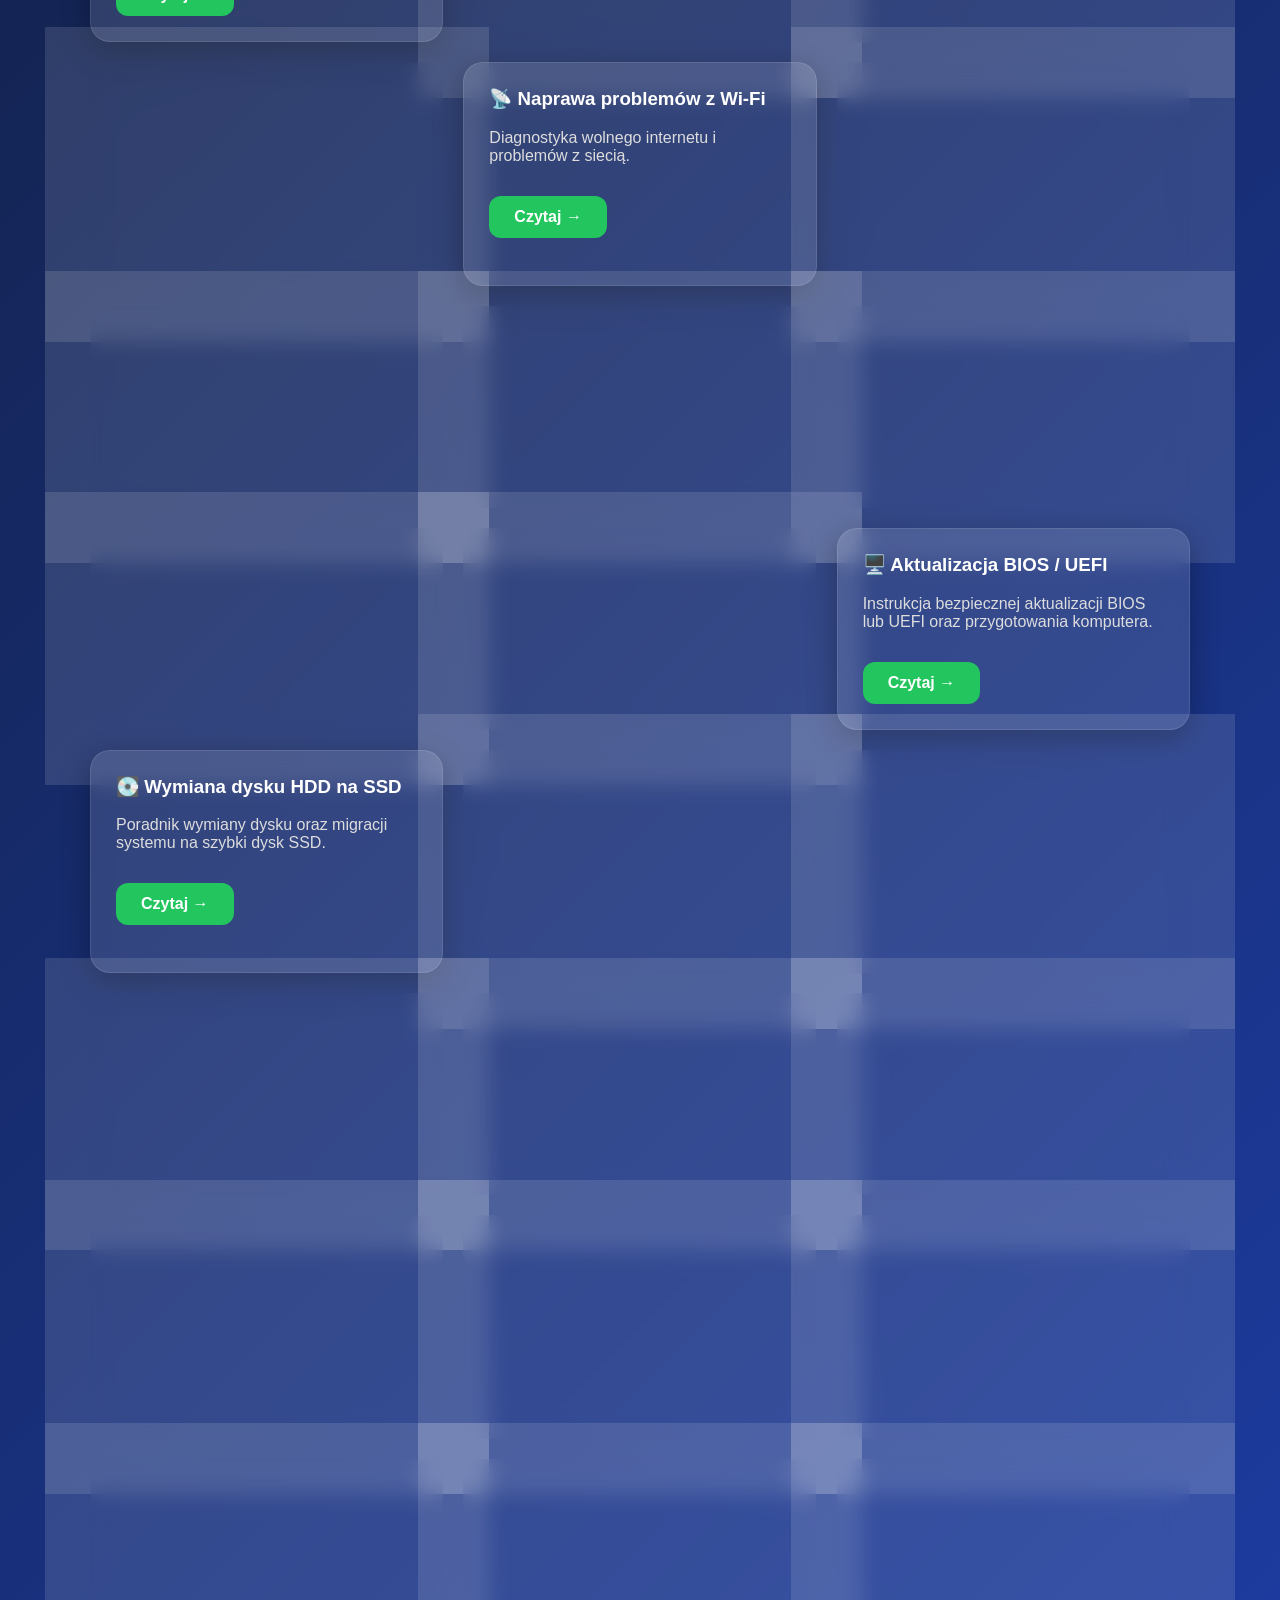
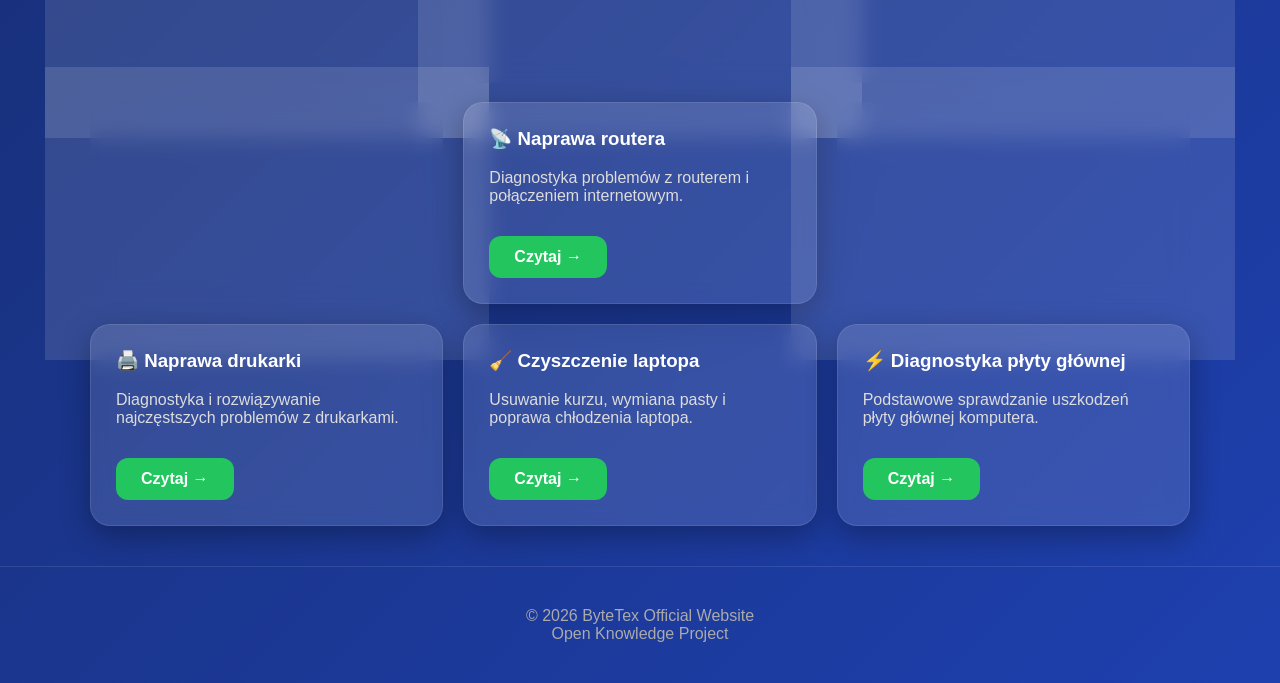
==== commit b14d2fff: "Change website branding from TechArchive to ByteTex Updated the website name and metadata in index.h" ====
--- a/index.html
+++ b/index.html
@@ -5,8 +5,8 @@
 
 <meta charset="UTF-8">
 <meta name="viewport" content="width=device-width, initial-scale=1.0">
-<meta name="description" content="TechArchive - polska oraz darmowa baza instrukcji, poradników i wiedzy technicznej.TechArchive więcej niż archiwa.">
-<title>TechArchive | Polska Baza wiedzy technicznej</title>
+<meta name="description" content="© 2026 ByteTex Official Website">
+<title>ByteTex | Official Tech Knowledge Platform</title>
 
 <meta name="description" content="TechArchive - darmowa baza instrukcji, poradników i wiedzy technicznej.">
 
@@ -19,7 +19,7 @@
 <header>
 
 <div class="logo">
-⚙ TechArchive
+⚙ ByteTEx
 </div>
 
 <p>
@@ -91,7 +91,7 @@
 
 <footer>
 
-© 2026 TechArchive  
+© 2026 ByteTex Official Website  
 <br>
 Open Knowledge Project
 
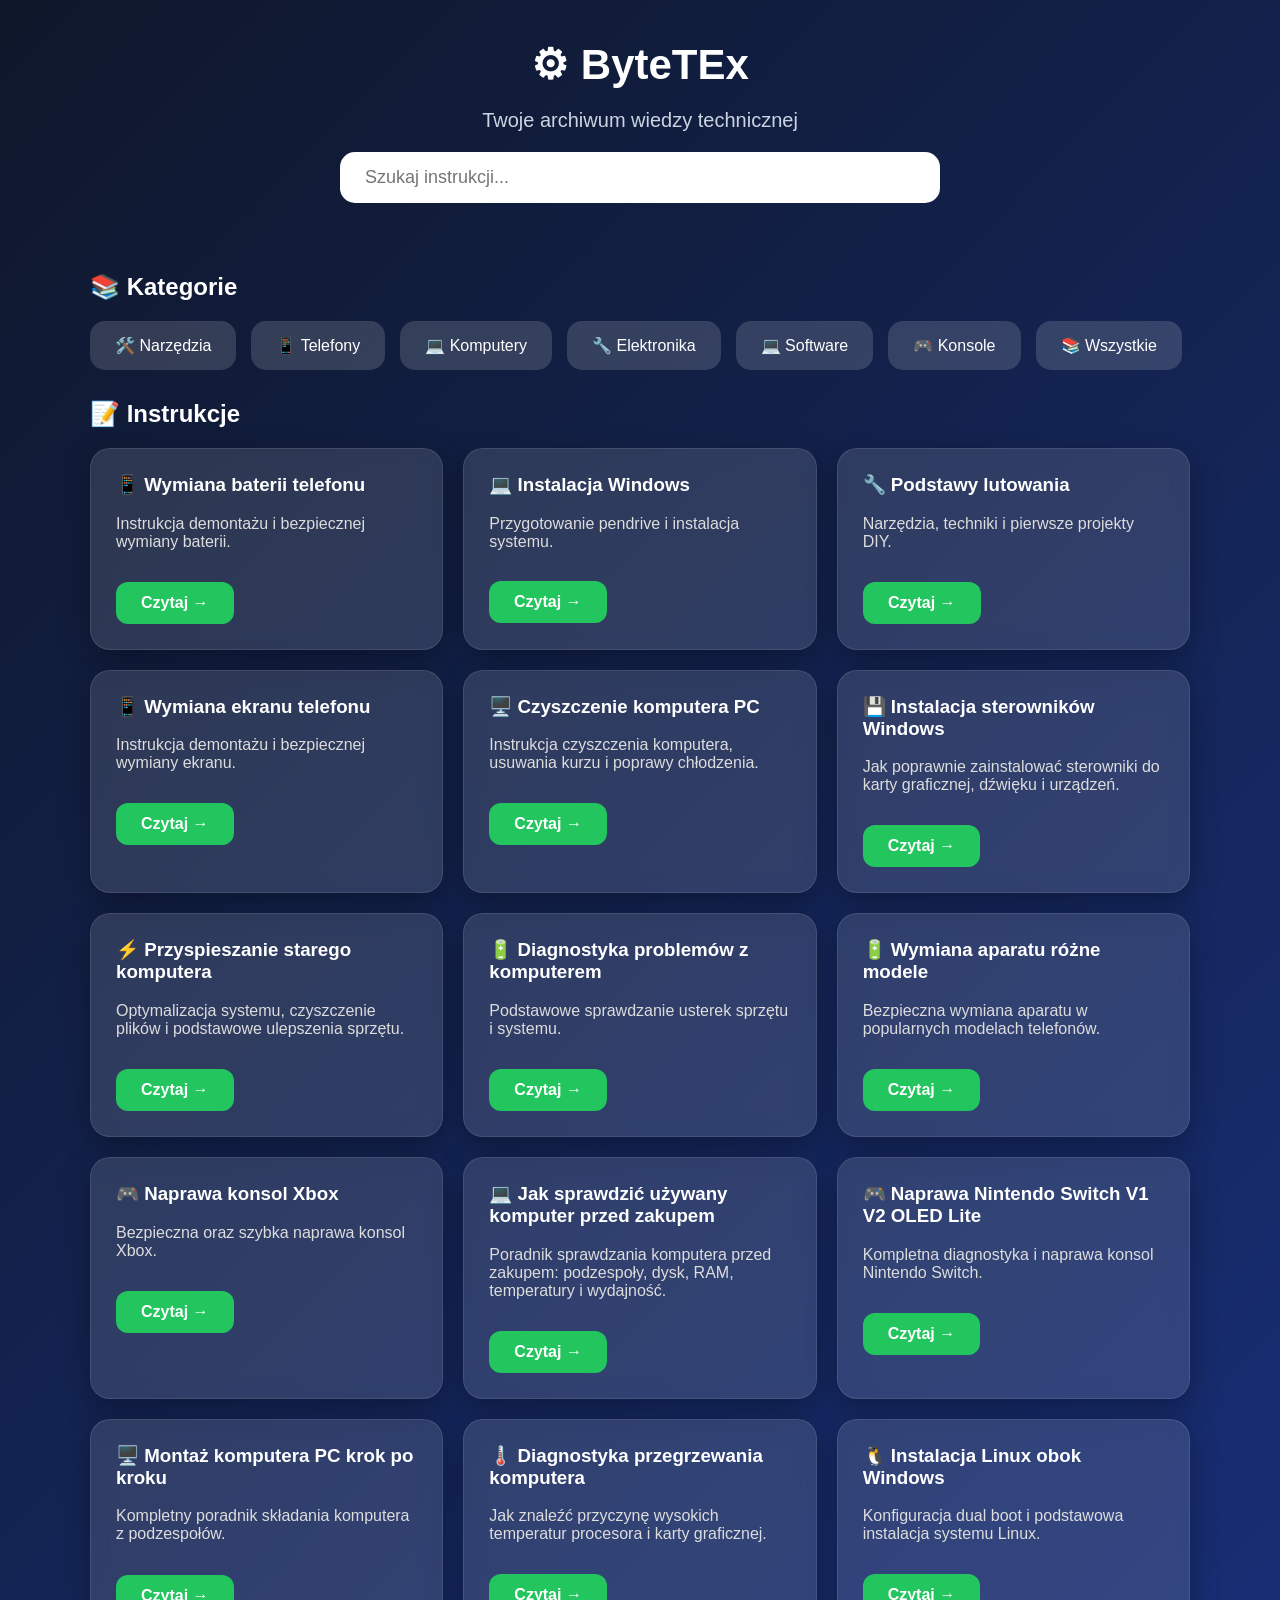
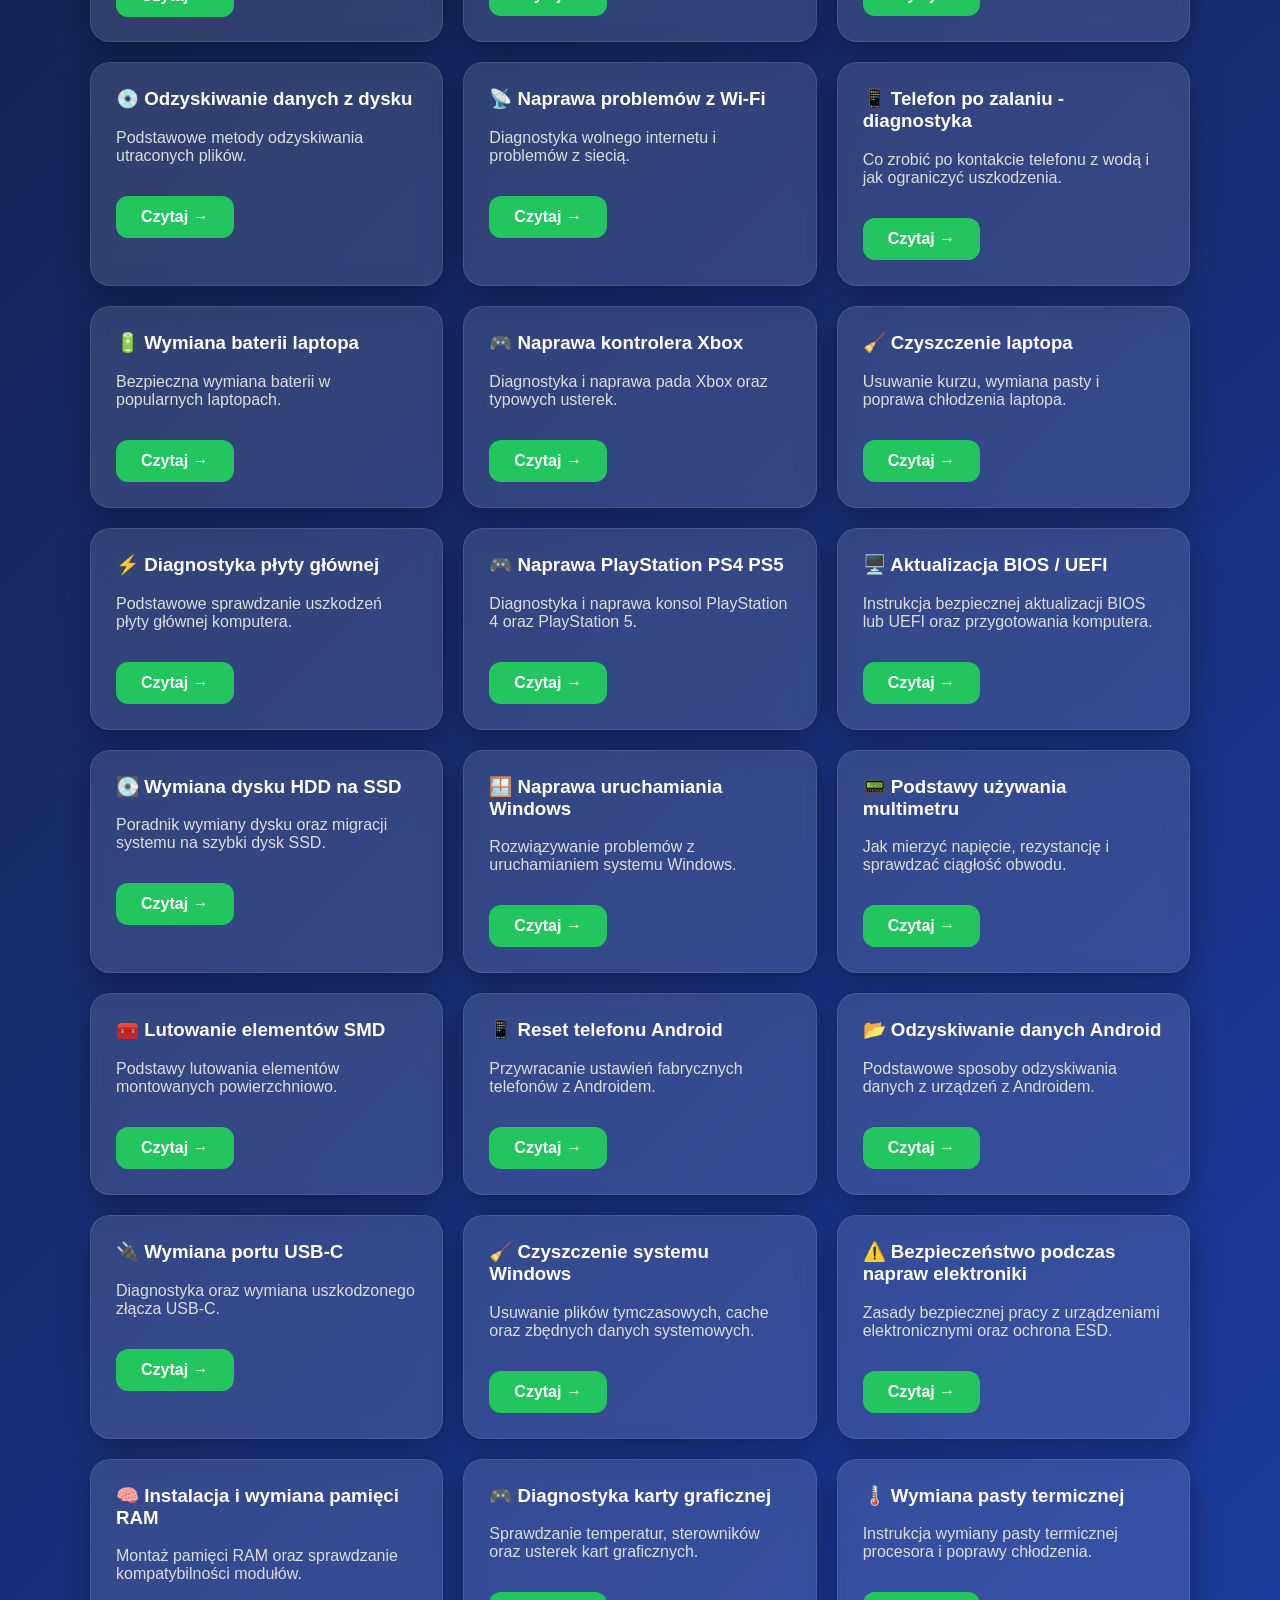
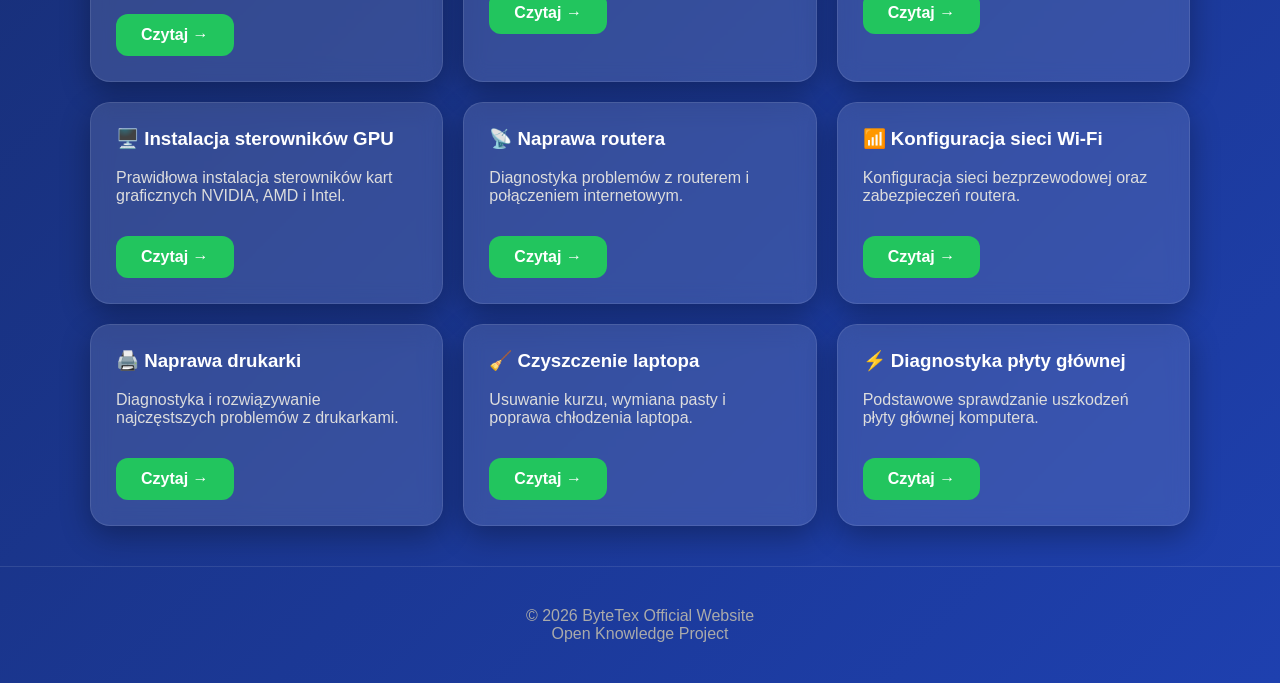
==== commit 3facbbc9: "Add files via upload" ====
--- a/index.html
+++ b/index.html
@@ -8,7 +8,7 @@
 <meta name="description" content="© 2026 ByteTex Official Website">
 <title>ByteTex | Official Tech Knowledge Platform</title>
 
-<meta name="description" content="TechArchive - darmowa baza instrukcji, poradników i wiedzy technicznej.">
+<meta name="description" content="ByteTEx - darmowa baza instrukcji, poradników i wiedzy technicznej.">
 
 <link rel="stylesheet" href="style.css">
 
--- a/style.css
+++ b/style.css
@@ -1,5 +1,5 @@
 /* ==========================
-   TECHARCHIVE STYLE
+   ByteTEx STYLE
    ========================== */
 
 
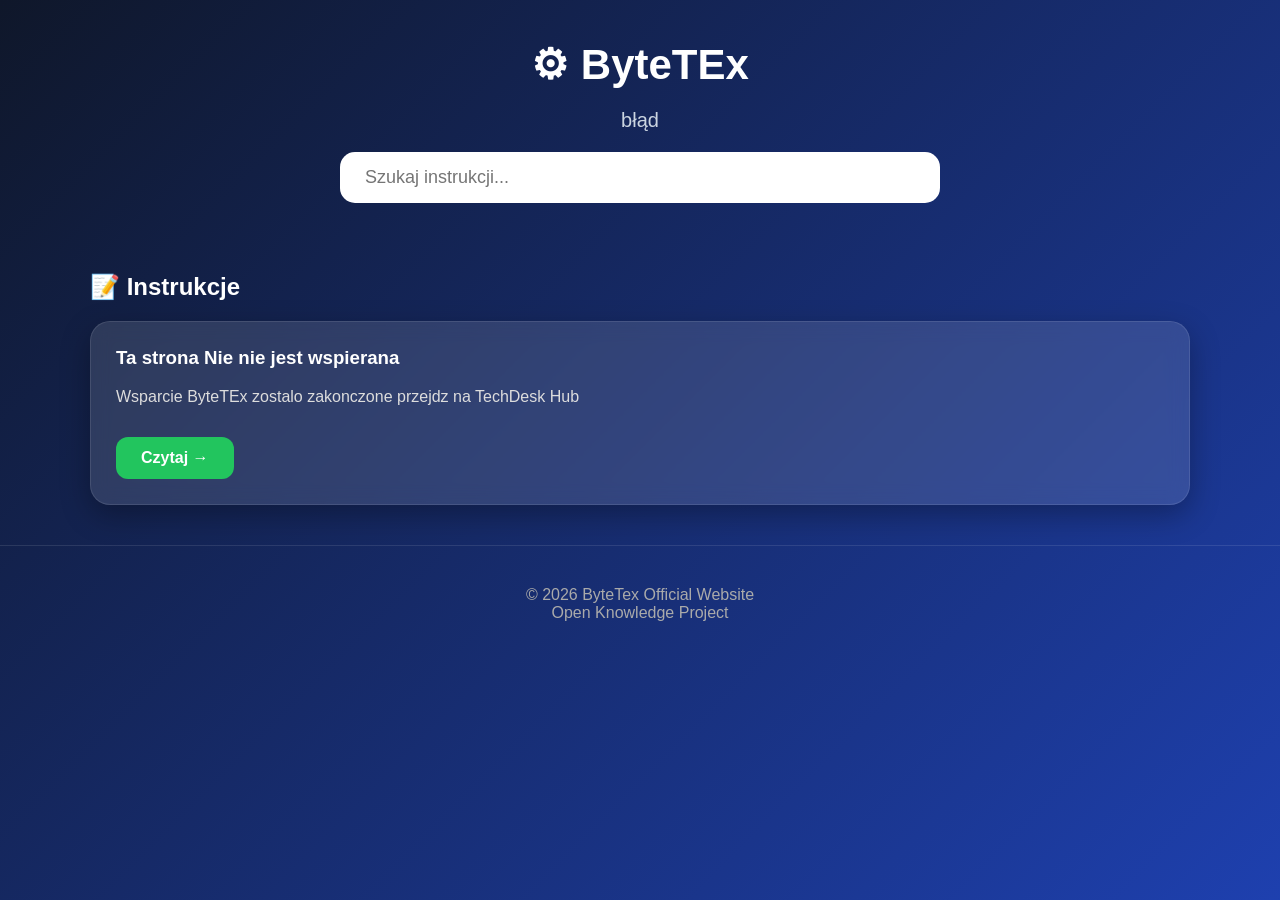
==== commit e245917f: "Revise HTML structure and content Updated the description meta tag and modified the content in the h" ====
--- a/index.html
+++ b/index.html
@@ -8,7 +8,7 @@
 <meta name="description" content="© 2026 ByteTex Official Website">
 <title>ByteTex | Official Tech Knowledge Platform</title>
 
-<meta name="description" content="ByteTEx - darmowa baza instrukcji, poradników i wiedzy technicznej.">
+<meta name="description" content="ByteTEx - Wsparcie dla tej witryny zakaczkne .">
 
 <link rel="stylesheet" href="style.css">
 
@@ -23,7 +23,7 @@
 </div>
 
 <p>
-Twoje archiwum wiedzy technicznej
+błąd
 </p>
 
 <input 
@@ -37,43 +37,6 @@
 
 <main>
 
-
-<h2>📚 Kategorie</h2>
-
-
-
-
-<div class="categories">
-  
-  <a href="tools.html" class="category-btn">
-🛠️ Narzędzia
-</a>
-
-<button onclick="filterCategory('telefony')">
-📱 Telefony
-</button>
-
-<button onclick="filterCategory('komputery')">
-💻 Komputery
-</button>
-
-<button onclick="filterCategory('elektronika')">
-🔧 Elektronika
-</button>
-
-<button onclick="filterCategory('software')">
-💻 Software
-</button>
-
-<button onclick="filterCategory('konsole')">
-🎮 Konsole
-</button>
-
-<button onclick="showAll()">
-📚 Wszystkie
-</button>
-
-</div>
 
 
 
